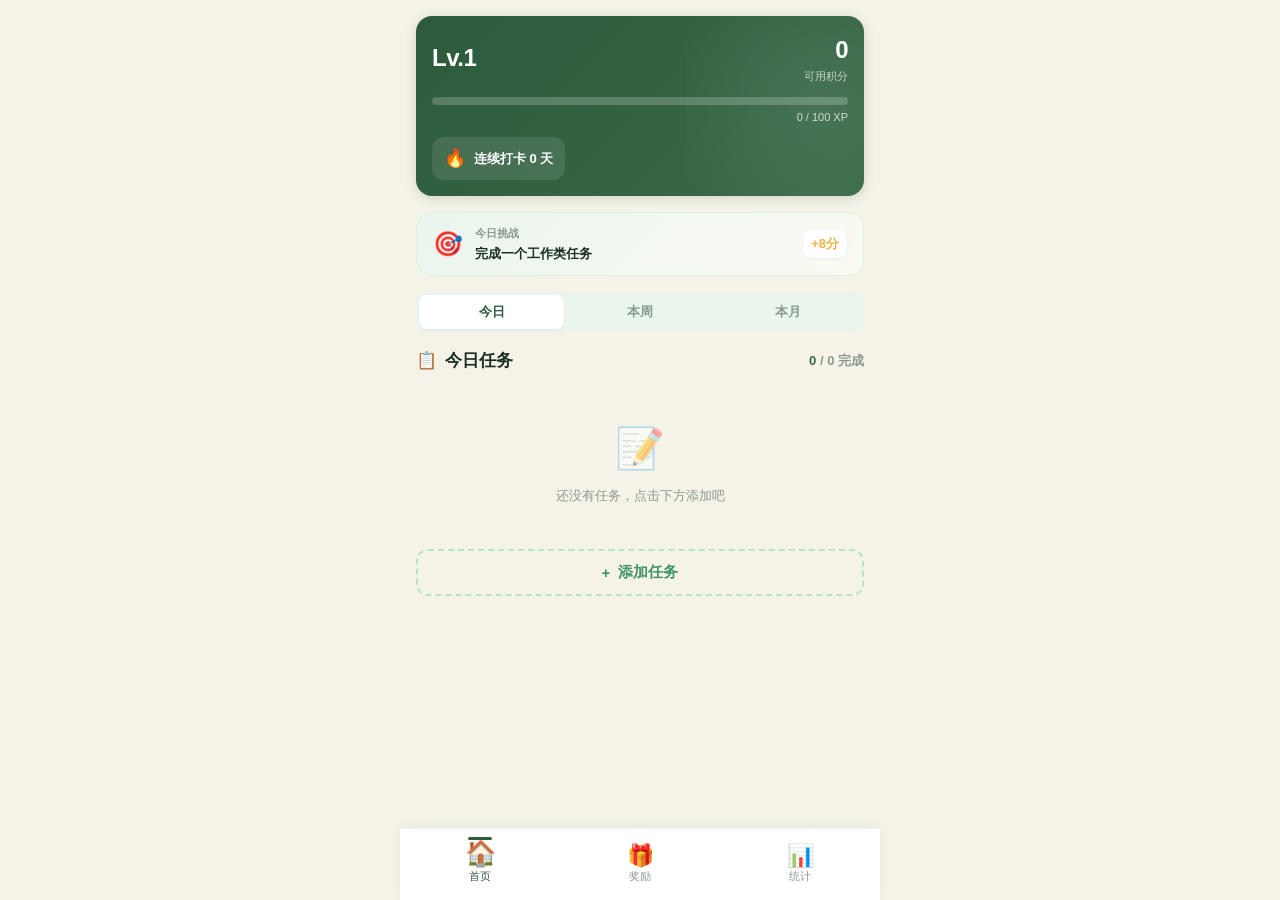
==== index.html @ 1c92cb3b "鲸鱼工作台初始版本" ====
<!DOCTYPE html>
<html lang="zh-CN">
<head>
  <meta charset="UTF-8">
  <meta name="viewport" content="width=device-width, initial-scale=1.0, maximum-scale=1.0, user-scalable=no, viewport-fit=cover">
  <meta name="theme-color" content="#2d5a3d">
  <meta name="apple-mobile-web-app-capable" content="yes">
  <meta name="apple-mobile-web-app-status-bar-style" content="default">
  <meta name="apple-mobile-web-app-title" content="鲸鱼工作台">
  <link rel="manifest" href="./manifest.json">
  <link rel="apple-touch-icon" href="data:image/svg+xml,%3Csvg xmlns='http://www.w3.org/2000/svg' viewBox='0 0 192 192'%3E%3Crect width='192' height='192' rx='40' fill='%232d5a3d'/%3E%3Ctext x='96' y='130' font-size='100' text-anchor='middle' fill='white'%3E🐳%3C/text%3E%3C/svg%3E">
  <title>鲸鱼工作台</title>
  <link rel="stylesheet" href="./style.css">
</head>
<body>
  <div id="app">
    <!-- 首页 -->
    <div class="page active" id="page-home">
      <!-- 等级条 -->
      <div class="level-bar" id="level-bar">
        <div class="level-row">
          <div class="level-badge">
            <span class="level-num" id="level-num">Lv.1</span>
          </div>
          <div class="points-display">
            <div class="points-num" id="points-num">0</div>
            <div class="points-label">可用积分</div>
          </div>
        </div>
        <div class="xp-bar-wrap">
          <div class="xp-bar-fill" id="xp-bar-fill" style="width: 0%"></div>
        </div>
        <div class="xp-text" id="xp-text">0 / 100 XP</div>
        <div class="streak-row" id="streak-row">
          <span class="streak-fire">🔥</span>
          <span class="streak-text" id="streak-text">连续打卡 0 天</span>
        </div>
      </div>

      <!-- 特殊日期横幅 -->
      <div class="special-day-banner hidden" id="special-banner"></div>

      <!-- 每日挑战 -->
      <div class="daily-challenge" id="daily-challenge">
        <span class="challenge-icon">🎯</span>
        <div class="challenge-text">
          <div class="challenge-title">今日挑战</div>
          <div class="challenge-desc" id="challenge-desc">加载中...</div>
        </div>
        <div class="challenge-reward" id="challenge-reward">+0</div>
      </div>

      <!-- 任务切换 Tab -->
      <div class="tab-switch">
        <button class="active" data-period="daily">今日</button>
        <button data-period="weekly">本周</button>
        <button data-period="monthly">本月</button>
      </div>

      <!-- 任务列表 -->
      <div class="task-section">
        <div class="task-list-header">
          <div class="task-list-title">
            <span id="task-list-icon">📋</span>
            <span id="task-list-title">今日任务</span>
          </div>
          <div class="completion-rate" id="completion-rate">
            <span class="rate-num">0</span> / 0 完成
          </div>
        </div>
        <div id="task-list"></div>
        <button class="add-btn" id="add-task-btn">
          <span>+</span>
          <span>添加任务</span>
        </button>
      </div>
    </div>

    <!-- 奖励抽奖页 -->
    <div class="page" id="page-rewards">
      <!-- 积分显示 -->
      <div class="level-bar">
        <div class="level-row">
          <div class="level-badge">
            <span class="level-num" id="rewards-level">Lv.1</span>
          </div>
          <div class="points-display">
            <div class="points-num" id="rewards-points">0</div>
            <div class="points-label">可用积分</div>
          </div>
        </div>
      </div>

      <!-- 抽奖 -->
      <div class="lottery-section mt-4" id="lottery-section">
        <div class="lottery-title">🎰 积分抽奖</div>
        <div class="lottery-count" id="lottery-count">剩余抽奖机会：0 次</div>
        <button class="lottery-btn" id="lottery-btn">抽奖</button>
        <div class="lottery-result" id="lottery-result"></div>
      </div>

      <!-- 奖励清单 -->
      <div class="task-list-header mt-4">
        <div class="task-list-title">🎁 奖励清单</div>
      </div>
      <div id="reward-list"></div>
      <button class="add-btn" id="add-reward-btn">
        <span>+</span>
        <span>添加奖励</span>
      </button>

      <!-- 道具栏 -->
      <div class="task-list-header mt-4">
        <div class="task-list-title">🎒 我的道具</div>
      </div>
      <div class="inventory-grid" id="inventory-grid"></div>

      <!-- 兑换记录 -->
      <div class="task-list-header mt-4">
        <div class="task-list-title">📝 兑换记录</div>
      </div>
      <div id="exchange-list"></div>
    </div>

    <!-- 统计页 -->
    <div class="page" id="page-stats">
      <!-- 完成率统计 -->
      <div class="stat-card">
        <div class="stat-title">📊 完成率</div>
        <div class="stat-grid">
          <div class="stat-item">
            <div class="stat-value" id="stat-daily-rate">0%</div>
            <div class="stat-label">今日</div>
          </div>
          <div class="stat-item">
            <div class="stat-value" id="stat-weekly-rate">0%</div>
            <div class="stat-label">本周</div>
          </div>
          <div class="stat-item">
            <div class="stat-value" id="stat-monthly-rate">0%</div>
            <div class="stat-label">本月</div>
          </div>
        </div>
      </div>

      <!-- 积分趋势 -->
      <div class="stat-card">
        <div class="stat-title">📈 积分趋势（近7天）</div>
        <div class="chart-container">
          <canvas id="chart-points"></canvas>
        </div>
      </div>

      <!-- 分类分布 -->
      <div class="stat-card">
        <div class="stat-title">🏷️ 分类分布</div>
        <div class="chart-container">
          <canvas id="chart-categories"></canvas>
        </div>
        <div id="category-legend"></div>
      </div>

      <!-- 徽章墙 -->
      <div class="stat-card">
        <div class="stat-title">🏆 成就徽章</div>
        <div class="badge-grid" id="badge-grid"></div>
      </div>
    </div>

    <!-- 底部导航 -->
    <nav class="bottom-nav">
      <button class="nav-item active" data-page="home">
        <span class="nav-icon">🏠</span>
        <span class="nav-label">首页</span>
      </button>
      <button class="nav-item" data-page="rewards">
        <span class="nav-icon">🎁</span>
        <span class="nav-label">奖励</span>
      </button>
      <button class="nav-item" data-page="stats">
        <span class="nav-icon">📊</span>
        <span class="nav-label">统计</span>
      </button>
    </nav>
  </div>

  <!-- 任务编辑弹窗 -->
  <div class="modal-overlay" id="task-modal">
    <div class="modal">
      <div class="modal-title" id="task-modal-title">添加任务</div>
      <div class="form-group">
        <label class="form-label">任务名称</label>
        <input type="text" class="form-input" id="task-name-input" placeholder="输入任务名称" maxlength="50">
      </div>
      <div class="form-group">
        <label class="form-label">积分值</label>
        <input type="number" class="form-input" id="task-points-input" placeholder="设置完成可获得的积分" min="1" max="999">
      </div>
      <div class="form-group">
        <label class="form-label">周期</label>
        <select class="form-select" id="task-period-select">
          <option value="daily">每日</option>
          <option value="weekly">每周</option>
          <option value="monthly">每月</option>
        </select>
      </div>
      <div class="form-group">
        <label class="form-label">分类标签</label>
        <div class="tag-options" id="tag-options">
          <button class="tag-option active" data-tag="学习">学习</button>
          <button class="tag-option" data-tag="健身">健身</button>
          <button class="tag-option" data-tag="工作">工作</button>
          <button class="tag-option" data-tag="生活">生活</button>
          <button class="tag-option" data-tag="其他">其他</button>
        </div>
      </div>
      <div style="display: flex; gap: 12px; margin-top: 20px;">
        <button class="btn btn-ghost" style="flex: 1;" id="task-cancel-btn">取消</button>
        <button class="btn btn-primary" style="flex: 1;" id="task-save-btn">保存</button>
      </div>
    </div>
  </div>

  <!-- 进度选择弹窗 -->
  <div class="modal-overlay" id="progress-modal">
    <div class="modal">
      <div class="modal-title">完成进度</div>
      <p style="text-align: center; color: var(--text-secondary); font-size: var(--fs-sm); margin-bottom: 16px;" id="progress-task-name">任务名称</p>
      <div class="progress-options">
        <button class="progress-option" data-progress="30">30%</button>
        <button class="progress-option" data-progress="50">50%</button>
        <button class="progress-option" data-progress="80">80%</button>
        <button class="progress-option" data-progress="100">100%</button>
      </div>
      <div style="text-align: center; margin-top: 16px; color: var(--gold); font-weight: 700; font-size: var(--fs-md);" id="progress-points-preview">可得 0 分</div>
      <button class="btn btn-ghost btn-block mt-4" id="progress-cancel-btn">取消</button>
    </div>
  </div>

  <!-- 奖励编辑弹窗 -->
  <div class="modal-overlay" id="reward-modal">
    <div class="modal">
      <div class="modal-title" id="reward-modal-title">添加奖励</div>
      <div class="form-group">
        <label class="form-label">奖励名称</label>
        <input type="text" class="form-input" id="reward-name-input" placeholder="如：一杯奶茶" maxlength="50">
      </div>
      <div class="form-group">
        <label class="form-label">所需积分</label>
        <input type="number" class="form-input" id="reward-cost-input" placeholder="兑换所需积分" min="1" max="99999">
      </div>
      <div class="form-group">
        <label class="form-label">图标</label>
        <div class="tag-options" id="reward-icon-options">
          <button class="tag-option active" data-icon="🧋">🧋</button>
          <button class="tag-option" data-icon="🎬">🎬</button>
          <button class="tag-option" data-icon="🍔">🍔</button>
          <button class="tag-option" data-icon="🛍️">🛍️</button>
          <button class="tag-option" data-icon="🎮">🎮</button>
          <button class="tag-option" data-icon="✈️">✈️</button>
          <button class="tag-option" data-icon="💤">💤</button>
          <button class="tag-option" data-icon="🎁">🎁</button>
        </div>
      </div>
      <div style="display: flex; gap: 12px; margin-top: 20px;">
        <button class="btn btn-ghost" style="flex: 1;" id="reward-cancel-btn">取消</button>
        <button class="btn btn-primary" style="flex: 1;" id="reward-save-btn">保存</button>
      </div>
    </div>
  </div>

  <!-- 升级弹窗 -->
  <div class="levelup-overlay" id="levelup-overlay">
    <div class="levelup-card">
      <div class="levelup-content">
        <div class="levelup-icon">🎉</div>
        <div class="levelup-title" id="levelup-title">升级！</div>
        <div class="levelup-subtitle" id="levelup-subtitle">恭喜达成新等级</div>
        <div class="levelup-reward" id="levelup-reward"></div>
        <button class="levelup-skip" id="levelup-skip-btn">跳过</button>
      </div>
    </div>
  </div>

  <!-- 徽章解锁弹窗 -->
  <div class="badge-unlock-overlay" id="badge-unlock-overlay">
    <div class="badge-unlock-card">
      <div class="badge-unlock-label">🏅 成就解锁</div>
      <div class="badge-unlock-icon" id="badge-unlock-icon">🏆</div>
      <div class="badge-unlock-name" id="badge-unlock-name">徽章名称</div>
      <button class="badge-unlock-close" id="badge-unlock-close-btn">收下</button>
    </div>
  </div>

  <!-- 确认弹窗 -->
  <div class="confirm-overlay" id="confirm-overlay">
    <div class="confirm-card">
      <div class="confirm-text" id="confirm-text">确认操作？</div>
      <div class="confirm-actions">
        <button class="confirm-no" id="confirm-no-btn">取消</button>
        <button class="confirm-yes" id="confirm-yes-btn">确认</button>
      </div>
    </div>
  </div>

  <!-- Toast -->
  <div class="toast" id="toast"></div>

  <script src="./lunar.js"></script>
  <script src="./app.js"></script>
</body>
</html>
---- style.css ----
/* ============================================
   鲸鱼工作台 - 核心样式系统
   森林绿 + 米白 | 简约微微可爱 | 丰富微动效
   ============================================ */

/* === 设计变量 === */
:root {
  /* 主色系 - 森林绿 */
  --green-900: #1a3a28;
  --green-800: #1b4332;
  --green-700: #2d5a3d;
  --green-600: #3a6b4a;
  --green-500: #40916c;
  --green-400: #52b788;
  --green-300: #74c69d;
  --green-200: #b7e4c7;
  --green-100: #d8f3dc;
  --green-50: #eaf5ed;

  /* 背景与中性色 */
  --bg: #f5f3e8;
  --bg-card: #ffffff;
  --bg-card-alt: #fbfaf3;
  --bg-overlay: rgba(0, 0, 0, 0.4);

  /* 文字 */
  --text-primary: #1a2e22;
  --text-secondary: #4a5d52;
  --text-tertiary: #8a9a90;
  --text-on-green: #ffffff;
  --text-on-green-soft: #eaf5ed;

  /* 功能色 */
  --gold: #e9b44c;
  --gold-light: #f4d77e;
  --orange: #e07a5f;
  --red: #c84b31;
  --blue: #4a8eb5;

  /* 阴影 */
  --shadow-sm: 0 1px 3px rgba(45, 90, 61, 0.08);
  --shadow-md: 0 2px 8px rgba(45, 90, 61, 0.1);
  --shadow-lg: 0 4px 16px rgba(45, 90, 61, 0.12);
  --shadow-xl: 0 8px 32px rgba(45, 90, 61, 0.16);
  --shadow-green: 0 2px 12px rgba(45, 90, 61, 0.2);

  /* 圆角 */
  --r-sm: 8px;
  --r-md: 12px;
  --r-lg: 16px;
  --r-xl: 20px;
  --r-full: 9999px;

  /* 间距 */
  --sp-1: 4px;
  --sp-2: 8px;
  --sp-3: 12px;
  --sp-4: 16px;
  --sp-5: 20px;
  --sp-6: 24px;
  --sp-8: 32px;

  /* 字号 */
  --fs-xs: 11px;
  --fs-sm: 13px;
  --fs-base: 15px;
  --fs-md: 17px;
  --fs-lg: 20px;
  --fs-xl: 24px;
  --fs-2xl: 30px;
  --fs-3xl: 36px;

  /* 过渡 */
  --t-fast: 0.15s cubic-bezier(0.4, 0, 0.2, 1);
  --t-base: 0.25s cubic-bezier(0.4, 0, 0.2, 1);
  --t-slow: 0.4s cubic-bezier(0.4, 0, 0.2, 1);
  --t-bounce: 0.5s cubic-bezier(0.34, 1.56, 0.64, 1);

  /* 安全区 */
  --safe-top: env(safe-area-inset-top, 0px);
  --safe-bottom: env(safe-area-inset-bottom, 0px);
}

/* === Reset === */
* {
  margin: 0;
  padding: 0;
  box-sizing: border-box;
  -webkit-tap-highlight-color: transparent;
}

html {
  -webkit-text-size-adjust: 100%;
  text-size-adjust: 100%;
}

body {
  font-family: -apple-system, BlinkMacSystemFont, "Segoe UI", "PingFang SC",
    "Hiragino Sans GB", "Microsoft YaHei", "Helvetica Neue", Helvetica, Arial,
    sans-serif;
  font-size: var(--fs-base);
  color: var(--text-primary);
  background: var(--bg);
  line-height: 1.5;
  overflow-x: hidden;
  min-height: 100vh;
  -webkit-font-smoothing: antialiased;
  -moz-osx-font-smoothing: grayscale;
}

button {
  font-family: inherit;
  font-size: inherit;
  border: none;
  background: none;
  cursor: pointer;
  color: inherit;
}

input, textarea, select {
  font-family: inherit;
  font-size: inherit;
  color: inherit;
}

ul, ol { list-style: none; }

/* === 滚动条 === */
::-webkit-scrollbar { width: 0; height: 0; }

/* === App 容器 === */
#app {
  max-width: 480px;
  margin: 0 auto;
  min-height: 100vh;
  padding-bottom: calc(72px + var(--safe-bottom));
  position: relative;
}

/* === 页面 === */
.page {
  display: none;
  padding: calc(var(--sp-4) + var(--safe-top)) var(--sp-4) var(--sp-6);
  animation: pageIn var(--t-base);
}
.page.active { display: block; }

@keyframes pageIn {
  from { opacity: 0; transform: translateY(8px); }
  to { opacity: 1; transform: translateY(0); }
}

/* === 底部导航 === */
.bottom-nav {
  position: fixed;
  bottom: 0;
  left: 50%;
  transform: translateX(-50%);
  width: 100%;
  max-width: 480px;
  background: var(--bg-card);
  border-top: 1px solid var(--green-50);
  display: flex;
  align-items: center;
  justify-content: space-around;
  padding: var(--sp-2) 0 calc(var(--sp-2) + var(--safe-bottom));
  z-index: 100;
  box-shadow: 0 -2px 12px rgba(45, 90, 61, 0.06);
}

.nav-item {
  flex: 1;
  display: flex;
  flex-direction: column;
  align-items: center;
  gap: 2px;
  padding: var(--sp-2) 0;
  color: var(--text-tertiary);
  transition: color var(--t-fast);
  position: relative;
}

.nav-item.active {
  color: var(--green-700);
}

.nav-item.active::before {
  content: "";
  position: absolute;
  top: 0;
  width: 24px;
  height: 3px;
  background: var(--green-700);
  border-radius: var(--r-full);
  animation: navIndicator var(--t-bounce);
}

@keyframes navIndicator {
  from { transform: scaleX(0); }
  to { transform: scaleX(1); }
}

.nav-icon {
  font-size: 22px;
  line-height: 1;
  transition: transform var(--t-bounce);
}

.nav-item.active .nav-icon {
  transform: scale(1.15) translateY(-2px);
}

.nav-label {
  font-size: var(--fs-xs);
  font-weight: 500;
}

/* === 卡片 === */
.card {
  background: var(--bg-card);
  border-radius: var(--r-lg);
  padding: var(--sp-4);
  box-shadow: var(--shadow-sm);
  transition: box-shadow var(--t-base), transform var(--t-base);
}

.card:active {
  transform: scale(0.98);
}

.card + .card {
  margin-top: var(--sp-3);
}

/* === 按钮 === */
.btn {
  display: inline-flex;
  align-items: center;
  justify-content: center;
  gap: var(--sp-2);
  padding: var(--sp-3) var(--sp-5);
  border-radius: var(--r-md);
  font-size: var(--fs-base);
  font-weight: 600;
  transition: all var(--t-fast);
  white-space: nowrap;
  user-select: none;
}

.btn:active {
  transform: scale(0.95);
}

.btn-primary {
  background: var(--green-700);
  color: var(--text-on-green);
  box-shadow: var(--shadow-green);
}

.btn-primary:active {
  background: var(--green-800);
}

.btn-secondary {
  background: var(--green-50);
  color: var(--green-700);
}

.btn-ghost {
  background: transparent;
  color: var(--text-secondary);
}

.btn-danger {
  background: rgba(200, 75, 49, 0.1);
  color: var(--red);
}

.btn-gold {
  background: linear-gradient(135deg, var(--gold), var(--gold-light));
  color: var(--green-900);
  box-shadow: 0 2px 12px rgba(233, 180, 76, 0.4);
}

.btn-block {
  width: 100%;
}

.btn-sm {
  padding: var(--sp-2) var(--sp-3);
  font-size: var(--fs-sm);
}

.btn-icon {
  width: 36px;
  height: 36px;
  padding: 0;
  border-radius: var(--r-md);
  display: flex;
  align-items: center;
  justify-content: center;
}

/* === 等级条 === */
.level-bar {
  background: linear-gradient(135deg, var(--green-700), var(--green-600));
  border-radius: var(--r-lg);
  padding: var(--sp-4);
  color: var(--text-on-green);
  box-shadow: var(--shadow-green);
  position: relative;
  overflow: hidden;
}

.level-bar::after {
  content: "";
  position: absolute;
  top: -50%;
  right: -20%;
  width: 60%;
  height: 200%;
  background: radial-gradient(circle, rgba(255,255,255,0.08) 0%, transparent 70%);
  pointer-events: none;
}

.level-row {
  display: flex;
  align-items: center;
  justify-content: space-between;
  margin-bottom: var(--sp-3);
}

.level-badge {
  display: flex;
  align-items: center;
  gap: var(--sp-2);
}

.level-num {
  font-size: var(--fs-xl);
  font-weight: 800;
  letter-spacing: -0.5px;
}

.level-label {
  font-size: var(--fs-sm);
  opacity: 0.85;
}

.points-display {
  text-align: right;
}

.points-num {
  font-size: var(--fs-xl);
  font-weight: 800;
  letter-spacing: -0.5px;
  transition: transform var(--t-bounce);
}

.points-num.bump {
  animation: bump 0.5s cubic-bezier(0.34, 1.56, 0.64, 1);
}

@keyframes bump {
  0% { transform: scale(1); }
  50% { transform: scale(1.3); color: var(--gold-light); }
  100% { transform: scale(1); }
}

.points-label {
  font-size: var(--fs-xs);
  opacity: 0.7;
}

/* 经验进度条 */
.xp-bar-wrap {
  background: rgba(255, 255, 255, 0.2);
  border-radius: var(--r-full);
  height: 8px;
  overflow: hidden;
  position: relative;
}

.xp-bar-fill {
  height: 100%;
  background: linear-gradient(90deg, var(--gold), var(--gold-light));
  border-radius: var(--r-full);
  transition: width 0.6s cubic-bezier(0.4, 0, 0.2, 1);
  position: relative;
}

.xp-bar-fill::after {
  content: "";
  position: absolute;
  top: 0;
  left: 0;
  right: 0;
  bottom: 0;
  background: linear-gradient(90deg, transparent, rgba(255,255,255,0.4), transparent);
  animation: shimmer 2s infinite;
}

@keyframes shimmer {
  0% { transform: translateX(-100%); }
  100% { transform: translateX(100%); }
}

.xp-text {
  font-size: var(--fs-xs);
  opacity: 0.75;
  margin-top: var(--sp-1);
  text-align: right;
}

/* === 连续打卡 === */
.streak-row {
  display: flex;
  align-items: center;
  gap: var(--sp-2);
  margin-top: var(--sp-3);
  padding: var(--sp-2) var(--sp-3);
  background: rgba(255, 255, 255, 0.1);
  border-radius: var(--r-md);
  width: fit-content;
}

.streak-fire {
  font-size: 18px;
  animation: flame 1.5s ease-in-out infinite alternate;
}

@keyframes flame {
  from { transform: scale(1) rotate(-3deg); }
  to { transform: scale(1.1) rotate(3deg); }
}

.streak-text {
  font-size: var(--fs-sm);
  font-weight: 600;
}

/* === Tab 切换 === */
.tab-switch {
  display: flex;
  background: var(--green-50);
  border-radius: var(--r-md);
  padding: 3px;
  margin: var(--sp-4) 0;
  gap: 3px;
}

.tab-switch button {
  flex: 1;
  padding: var(--sp-2) var(--sp-3);
  border-radius: var(--r-sm);
  font-size: var(--fs-sm);
  font-weight: 600;
  color: var(--text-tertiary);
  transition: all var(--t-fast);
}

.tab-switch button.active {
  background: var(--bg-card);
  color: var(--green-700);
  box-shadow: var(--shadow-sm);
  animation: tabSlide var(--t-bounce);
}

@keyframes tabSlide {
  from { transform: scale(0.95); opacity: 0.6; }
  to { transform: scale(1); opacity: 1; }
}

/* === 任务列表 === */
.task-list-header {
  display: flex;
  align-items: center;
  justify-content: space-between;
  margin-bottom: var(--sp-3);
}

.task-list-title {
  font-size: var(--fs-md);
  font-weight: 700;
  color: var(--text-primary);
  display: flex;
  align-items: center;
  gap: var(--sp-2);
}

.completion-rate {
  font-size: var(--fs-sm);
  color: var(--text-tertiary);
  font-weight: 600;
}

.completion-rate .rate-num {
  color: var(--green-600);
  font-weight: 700;
}

.task-item {
  display: flex;
  align-items: center;
  gap: var(--sp-3);
  padding: var(--sp-3) var(--sp-4);
  background: var(--bg-card);
  border-radius: var(--r-md);
  box-shadow: var(--shadow-sm);
  transition: all var(--t-base);
  position: relative;
  overflow: hidden;
}

.task-item + .task-item {
  margin-top: var(--sp-2);
}

.task-item:active {
  transform: scale(0.98);
}

.task-item.completed {
  opacity: 0.55;
}

.task-item.completed .task-name {
  text-decoration: line-through;
  text-decoration-color: var(--green-500);
  text-decoration-thickness: 2px;
}

.task-item.partial .task-name {
  color: var(--text-secondary);
}

/* 完成度指示器 */
.task-progress-bar {
  position: absolute;
  bottom: 0;
  left: 0;
  height: 3px;
  background: linear-gradient(90deg, var(--green-400), var(--green-500));
  border-radius: 0 var(--r-full) var(--r-full) 0;
  transition: width var(--t-slow);
}

/* 勾选圆圈 */
.task-check {
  width: 26px;
  height: 26px;
  min-width: 26px;
  border-radius: var(--r-full);
  border: 2.5px solid var(--green-300);
  display: flex;
  align-items: center;
  justify-content: center;
  transition: all var(--t-bounce);
  position: relative;
}

.task-check:active {
  transform: scale(0.85);
}

.task-item.completed .task-check {
  background: var(--green-600);
  border-color: var(--green-600);
}

.task-item.partial .task-check {
  border-color: var(--green-500);
  background: var(--green-100);
}

.task-check svg {
  width: 16px;
  height: 16px;
  color: white;
  opacity: 0;
  transform: scale(0.5);
  transition: all var(--t-bounce);
}

.task-item.completed .task-check svg {
  opacity: 1;
  transform: scale(1);
}

.task-content {
  flex: 1;
  min-width: 0;
}

.task-name {
  font-size: var(--fs-base);
  font-weight: 600;
  color: var(--text-primary);
  transition: all var(--t-base);
  white-space: nowrap;
  overflow: hidden;
  text-overflow: ellipsis;
}

.task-meta {
  display: flex;
  align-items: center;
  gap: var(--sp-2);
  margin-top: 2px;
}

.task-tag {
  font-size: var(--fs-xs);
  padding: 1px 6px;
  border-radius: var(--r-sm);
  background: var(--green-50);
  color: var(--green-600);
  font-weight: 500;
}

.task-points {
  font-size: var(--fs-sm);
  font-weight: 700;
  color: var(--gold);
  white-space: nowrap;
}

.task-points.earned {
  color: var(--green-500);
}

/* === 每日挑战 === */
.daily-challenge {
  background: linear-gradient(135deg, var(--green-50), var(--bg-card-alt));
  border: 1.5px solid var(--green-100);
  border-radius: var(--r-lg);
  padding: var(--sp-3) var(--sp-4);
  display: flex;
  align-items: center;
  gap: var(--sp-3);
  margin: var(--sp-4) 0;
  transition: all var(--t-base);
}

.daily-challenge.done {
  background: linear-gradient(135deg, var(--green-100), var(--green-50));
  border-color: var(--green-300);
}

.challenge-icon {
  font-size: 24px;
  animation: wiggle 2s ease-in-out infinite;
}

@keyframes wiggle {
  0%, 100% { transform: rotate(0); }
  25% { transform: rotate(-8deg); }
  75% { transform: rotate(8deg); }
}

.challenge-text {
  flex: 1;
}

.challenge-title {
  font-size: var(--fs-xs);
  color: var(--text-tertiary);
  font-weight: 600;
}

.challenge-desc {
  font-size: var(--fs-sm);
  color: var(--text-primary);
  font-weight: 600;
  margin-top: 2px;
}

.challenge-reward {
  font-size: var(--fs-sm);
  font-weight: 700;
  color: var(--gold);
  background: var(--bg-card);
  padding: var(--sp-1) var(--sp-2);
  border-radius: var(--r-sm);
  box-shadow: var(--shadow-sm);
}

.daily-challenge.done .challenge-reward {
  color: var(--green-600);
  background: var(--bg-card);
}

.daily-challenge.done .challenge-desc {
  text-decoration: line-through;
  text-decoration-color: var(--green-400);
}

/* === 添加按钮 === */
.add-btn {
  display: flex;
  align-items: center;
  justify-content: center;
  gap: var(--sp-2);
  width: 100%;
  padding: var(--sp-3);
  border: 2px dashed var(--green-200);
  border-radius: var(--r-md);
  color: var(--green-500);
  font-size: var(--fs-base);
  font-weight: 600;
  transition: all var(--t-fast);
  background: transparent;
  margin-top: var(--sp-3);
}

.add-btn:active {
  background: var(--green-50);
  border-color: var(--green-400);
  transform: scale(0.98);
}

/* === 弹窗/模态框 === */
.modal-overlay {
  position: fixed;
  inset: 0;
  background: var(--bg-overlay);
  z-index: 200;
  display: flex;
  align-items: flex-end;
  justify-content: center;
  opacity: 0;
  pointer-events: none;
  transition: opacity var(--t-base);
}

.modal-overlay.show {
  opacity: 1;
  pointer-events: auto;
}

.modal {
  background: var(--bg-card);
  width: 100%;
  max-width: 480px;
  border-radius: var(--r-xl) var(--r-xl) 0 0;
  padding: var(--sp-5) var(--sp-4) calc(var(--sp-6) + var(--safe-bottom));
  transform: translateY(100%);
  transition: transform var(--t-slow);
  max-height: 85vh;
  overflow-y: auto;
}

.modal-overlay.show .modal {
  transform: translateY(0);
}

.modal-title {
  font-size: var(--fs-lg);
  font-weight: 700;
  margin-bottom: var(--sp-4);
  text-align: center;
}

/* === 表单 === */
.form-group {
  margin-bottom: var(--sp-4);
}

.form-label {
  display: block;
  font-size: var(--fs-sm);
  font-weight: 600;
  color: var(--text-secondary);
  margin-bottom: var(--sp-2);
}

.form-input {
  width: 100%;
  padding: var(--sp-3) var(--sp-4);
  border: 2px solid var(--green-100);
  border-radius: var(--r-md);
  font-size: var(--fs-base);
  background: var(--bg-card-alt);
  transition: all var(--t-fast);
  color: var(--text-primary);
}

.form-input:focus {
  outline: none;
  border-color: var(--green-500);
  background: var(--bg-card);
  box-shadow: 0 0 0 4px var(--green-50);
}

.form-select {
  width: 100%;
  padding: var(--sp-3) var(--sp-4);
  border: 2px solid var(--green-100);
  border-radius: var(--r-md);
  font-size: var(--fs-base);
  background: var(--bg-card-alt);
  appearance: none;
  background-image: url("data:image/svg+xml,%3Csvg xmlns='http://www.w3.org/2000/svg' viewBox='0 0 12 12'%3E%3Cpath d='M2 4l4 4 4-4' stroke='%2352786a' stroke-width='1.5' fill='none'/%3E%3C/svg%3E");
  background-repeat: no-repeat;
  background-position: right 16px center;
  background-size: 12px;
  padding-right: 40px;
  color: var(--text-primary);
}

.form-select:focus {
  outline: none;
  border-color: var(--green-500);
  background-color: var(--bg-card);
}

.tag-options {
  display: flex;
  flex-wrap: wrap;
  gap: var(--sp-2);
}

.tag-option {
  padding: var(--sp-2) var(--sp-3);
  border-radius: var(--r-full);
  border: 2px solid var(--green-100);
  font-size: var(--fs-sm);
  font-weight: 600;
  color: var(--text-secondary);
  transition: all var(--t-fast);
}

.tag-option.active {
  background: var(--green-50);
  border-color: var(--green-500);
  color: var(--green-700);
}

/* === 进度选择弹窗 === */
.progress-options {
  display: flex;
  gap: var(--sp-2);
  margin-top: var(--sp-2);
}

.progress-option {
  flex: 1;
  padding: var(--sp-3) 0;
  border-radius: var(--r-md);
  border: 2px solid var(--green-100);
  font-size: var(--fs-sm);
  font-weight: 700;
  color: var(--text-secondary);
  text-align: center;
  transition: all var(--t-fast);
}

.progress-option:active {
  transform: scale(0.95);
}

.progress-option.active {
  background: var(--green-50);
  border-color: var(--green-500);
  color: var(--green-700);
}

/* === 奖励列表 === */
.reward-item {
  display: flex;
  align-items: center;
  gap: var(--sp-3);
  padding: var(--sp-3) var(--sp-4);
  background: var(--bg-card);
  border-radius: var(--r-md);
  box-shadow: var(--shadow-sm);
  transition: all var(--t-base);
}

.reward-item + .reward-item {
  margin-top: var(--sp-2);
}

.reward-item:active {
  transform: scale(0.98);
}

.reward-icon {
  font-size: 28px;
  width: 44px;
  height: 44px;
  display: flex;
  align-items: center;
  justify-content: center;
  background: var(--green-50);
  border-radius: var(--r-md);
  flex-shrink: 0;
}

.reward-content {
  flex: 1;
  min-width: 0;
}

.reward-name {
  font-size: var(--fs-base);
  font-weight: 600;
  color: var(--text-primary);
}

.reward-cost {
  font-size: var(--fs-sm);
  color: var(--gold);
  font-weight: 700;
  margin-top: 2px;
}

.reward-actions {
  display: flex;
  gap: var(--sp-2);
}

/* === 抽奖区域 === */
.lottery-section {
  background: linear-gradient(135deg, var(--green-700), var(--green-600));
  border-radius: var(--r-lg);
  padding: var(--sp-5);
  text-align: center;
  color: var(--text-on-green);
  box-shadow: var(--shadow-green);
  position: relative;
  overflow: hidden;
}

.lottery-section::before {
  content: "";
  position: absolute;
  top: -30%;
  left: -10%;
  width: 120%;
  height: 160%;
  background: radial-gradient(ellipse at center, rgba(233, 180, 76, 0.15) 0%, transparent 60%);
  pointer-events: none;
}

.lottery-title {
  font-size: var(--fs-lg);
  font-weight: 700;
  margin-bottom: var(--sp-1);
}

.lottery-count {
  font-size: var(--fs-sm);
  opacity: 0.85;
  margin-bottom: var(--sp-4);
}

.lottery-btn {
  background: linear-gradient(135deg, var(--gold), var(--gold-light));
  color: var(--green-900);
  font-size: var(--fs-md);
  font-weight: 800;
  padding: var(--sp-3) var(--sp-8);
  border-radius: var(--r-full);
  box-shadow: 0 4px 16px rgba(233, 180, 76, 0.5);
  transition: all var(--t-bounce);
  position: relative;
  z-index: 1;
}

.lottery-btn:active {
  transform: scale(0.92);
}

.lottery-btn:disabled {
  opacity: 0.5;
  filter: grayscale(0.3);
}

.lottery-btn.spinning {
  animation: lotterySpin 0.1s linear infinite;
}

@keyframes lotterySpin {
  to { transform: rotate(360deg); }
}

.lottery-result {
  margin-top: var(--sp-3);
  font-size: var(--fs-lg);
  font-weight: 800;
  color: var(--gold-light);
  min-height: 28px;
  animation: resultPop var(--t-bounce);
}

@keyframes resultPop {
  0% { transform: scale(0) rotate(-10deg); }
  60% { transform: scale(1.2) rotate(5deg); }
  100% { transform: scale(1) rotate(0); }
}

/* === 道具栏 === */
.inventory-grid {
  display: grid;
  grid-template-columns: repeat(2, 1fr);
  gap: var(--sp-3);
}

.inventory-item {
  background: var(--bg-card);
  border-radius: var(--r-md);
  padding: var(--sp-3);
  text-align: center;
  box-shadow: var(--shadow-sm);
  transition: all var(--t-base);
  position: relative;
}

.inventory-item:active {
  transform: scale(0.97);
}

.inventory-item.disabled {
  opacity: 0.5;
}

.inv-icon {
  font-size: 32px;
  margin-bottom: var(--sp-1);
}

.inv-name {
  font-size: var(--fs-sm);
  font-weight: 600;
  color: var(--text-primary);
}

.inv-count {
  font-size: var(--fs-xs);
  color: var(--text-tertiary);
  margin-top: 2px;
}

.inv-use-btn {
  margin-top: var(--sp-2);
  padding: var(--sp-1) var(--sp-3);
  border-radius: var(--r-sm);
  background: var(--green-50);
  color: var(--green-700);
  font-size: var(--fs-xs);
  font-weight: 700;
  transition: all var(--t-fast);
}

.inv-use-btn:active {
  transform: scale(0.92);
}

.inv-use-btn:disabled {
  opacity: 0.4;
}

/* === 统计页 === */
.stat-card {
  background: var(--bg-card);
  border-radius: var(--r-lg);
  padding: var(--sp-4);
  box-shadow: var(--shadow-sm);
}

.stat-card + .stat-card {
  margin-top: var(--sp-3);
}

.stat-title {
  font-size: var(--fs-base);
  font-weight: 700;
  color: var(--text-primary);
  margin-bottom: var(--sp-3);
  display: flex;
  align-items: center;
  gap: var(--sp-2);
}

.stat-grid {
  display: grid;
  grid-template-columns: repeat(3, 1fr);
  gap: var(--sp-3);
}

.stat-item {
  text-align: center;
}

.stat-value {
  font-size: var(--fs-xl);
  font-weight: 800;
  color: var(--green-700);
}

.stat-label {
  font-size: var(--fs-xs);
  color: var(--text-tertiary);
  margin-top: 2px;
}

/* 图表容器 */
.chart-container {
  width: 100%;
  height: 160px;
  margin-top: var(--sp-2);
}

/* === 徽章墙 === */
.badge-grid {
  display: grid;
  grid-template-columns: repeat(3, 1fr);
  gap: var(--sp-3);
}

.badge-item {
  text-align: center;
  padding: var(--sp-3);
  border-radius: var(--r-md);
  background: var(--bg-card-alt);
  transition: all var(--t-base);
}

.badge-item.unlocked {
  background: linear-gradient(135deg, var(--green-50), var(--bg-card));
  box-shadow: var(--shadow-sm);
}

.badge-item.locked {
  opacity: 0.4;
  filter: grayscale(1);
}

.badge-icon {
  font-size: 36px;
  margin-bottom: var(--sp-1);
}

.badge-item.unlocked .badge-icon {
  animation: badgeShine 3s ease-in-out infinite;
}

@keyframes badgeShine {
  0%, 100% { transform: scale(1); }
  50% { transform: scale(1.08); }
}

.badge-name {
  font-size: var(--fs-xs);
  font-weight: 600;
  color: var(--text-secondary);
  line-height: 1.3;
}

.badge-item.unlocked .badge-name {
  color: var(--green-700);
}

.badge-count {
  font-size: var(--fs-xs);
  color: var(--gold);
  font-weight: 700;
  margin-top: 2px;
}

/* === 升级弹窗 === */
.levelup-overlay {
  position: fixed;
  inset: 0;
  background: rgba(0, 0, 0, 0.6);
  z-index: 300;
  display: flex;
  align-items: center;
  justify-content: center;
  opacity: 0;
  pointer-events: none;
  transition: opacity var(--t-slow);
}

.levelup-overlay.show {
  opacity: 1;
  pointer-events: auto;
}

.levelup-card {
  background: linear-gradient(135deg, var(--green-700), var(--green-600));
  border-radius: var(--r-xl);
  padding: var(--sp-6) var(--sp-5);
  text-align: center;
  color: var(--text-on-green);
  max-width: 320px;
  width: 80%;
  transform: scale(0.5);
  transition: transform var(--t-bounce);
  position: relative;
  overflow: hidden;
}

.levelup-overlay.show .levelup-card {
  transform: scale(1);
}

.levelup-card::before {
  content: "";
  position: absolute;
  top: -50%;
  left: -50%;
  width: 200%;
  height: 200%;
  background: conic-gradient(from 0deg, transparent, rgba(233, 180, 76, 0.15), transparent, rgba(233, 180, 76, 0.15), transparent);
  animation: rotate 4s linear infinite;
}

@keyframes rotate {
  to { transform: rotate(360deg); }
}

.levelup-content {
  position: relative;
  z-index: 1;
}

.levelup-icon {
  font-size: 48px;
  margin-bottom: var(--sp-2);
  animation: levelupBounce 0.8s cubic-bezier(0.34, 1.56, 0.64, 1);
}

@keyframes levelupBounce {
  0% { transform: scale(0) rotate(-30deg); }
  60% { transform: scale(1.3) rotate(10deg); }
  100% { transform: scale(1) rotate(0); }
}

.levelup-title {
  font-size: var(--fs-2xl);
  font-weight: 800;
  margin-bottom: var(--sp-1);
}

.levelup-subtitle {
  font-size: var(--fs-base);
  opacity: 0.9;
  margin-bottom: var(--sp-4);
}

.levelup-reward {
  background: rgba(255, 255, 255, 0.15);
  border-radius: var(--r-md);
  padding: var(--sp-3);
  margin-bottom: var(--sp-4);
}

.levelup-reward-text {
  font-size: var(--fs-sm);
  margin-bottom: var(--sp-1);
}

.levelup-reward-text strong {
  color: var(--gold-light);
}

.levelup-skip {
  background: rgba(255, 255, 255, 0.15);
  color: var(--text-on-green);
  padding: var(--sp-2) var(--sp-6);
  border-radius: var(--r-full);
  font-size: var(--fs-sm);
  font-weight: 600;
  transition: all var(--t-fast);
}

.levelup-skip:active {
  background: rgba(255, 255, 255, 0.25);
  transform: scale(0.95);
}

/* === 徽章解锁弹窗 === */
.badge-unlock-overlay {
  position: fixed;
  inset: 0;
  background: rgba(0, 0, 0, 0.5);
  z-index: 280;
  display: flex;
  align-items: center;
  justify-content: center;
  opacity: 0;
  pointer-events: none;
  transition: opacity var(--t-slow);
}

.badge-unlock-overlay.show {
  opacity: 1;
  pointer-events: auto;
}

.badge-unlock-card {
  background: var(--bg-card);
  border-radius: var(--r-xl);
  padding: var(--sp-6) var(--sp-5);
  text-align: center;
  max-width: 300px;
  width: 80%;
  transform: scale(0.5) translateY(20px);
  transition: transform var(--t-bounce);
}

.badge-unlock-overlay.show .badge-unlock-card {
  transform: scale(1) translateY(0);
}

.badge-unlock-label {
  font-size: var(--fs-sm);
  color: var(--gold);
  font-weight: 700;
  margin-bottom: var(--sp-2);
}

.badge-unlock-icon {
  font-size: 56px;
  margin-bottom: var(--sp-2);
  animation: badgePop 0.8s cubic-bezier(0.34, 1.56, 0.64, 1);
}

@keyframes badgePop {
  0% { transform: scale(0) rotate(-45deg); }
  60% { transform: scale(1.2) rotate(10deg); }
  100% { transform: scale(1) rotate(0); }
}

.badge-unlock-name {
  font-size: var(--fs-lg);
  font-weight: 700;
  color: var(--text-primary);
  margin-bottom: var(--sp-3);
}

.badge-unlock-close {
  background: var(--green-700);
  color: var(--text-on-green);
  padding: var(--sp-2) var(--sp-6);
  border-radius: var(--r-full);
  font-size: var(--fs-sm);
  font-weight: 600;
}

/* === Toast 提示 === */
.toast {
  position: fixed;
  top: 50%;
  left: 50%;
  transform: translate(-50%, -50%) scale(0.8);
  background: rgba(26, 46, 34, 0.92);
  color: white;
  padding: var(--sp-3) var(--sp-5);
  border-radius: var(--r-md);
  font-size: var(--fs-sm);
  font-weight: 600;
  z-index: 400;
  opacity: 0;
  pointer-events: none;
  transition: all var(--t-bounce);
  max-width: 80%;
  text-align: center;
}

.toast.show {
  opacity: 1;
  transform: translate(-50%, -50%) scale(1);
}

/* === 积分飘字动画 === */
.float-points {
  position: fixed;
  font-size: var(--fs-xl);
  font-weight: 800;
  color: var(--gold);
  z-index: 350;
  pointer-events: none;
  animation: floatUp 1.2s cubic-bezier(0.4, 0, 0.2, 1) forwards;
  text-shadow: 0 2px 8px rgba(233, 180, 76, 0.4);
}

@keyframes floatUp {
  0% { opacity: 0; transform: translateY(0) scale(0.5); }
  20% { opacity: 1; transform: translateY(-10px) scale(1.2); }
  100% { opacity: 0; transform: translateY(-60px) scale(1); }
}

/* === 空状态 === */
.empty-state {
  text-align: center;
  padding: var(--sp-8) var(--sp-4);
  color: var(--text-tertiary);
}

.empty-state .empty-icon {
  font-size: 40px;
  margin-bottom: var(--sp-2);
  opacity: 0.5;
}

.empty-state .empty-text {
  font-size: var(--fs-sm);
}

/* === 工具类 === */
.hidden { display: none !important; }
.text-center { text-align: center; }
.text-gold { color: var(--gold); }
.text-green { color: var(--green-600); }
.flex-between { display: flex; align-items: center; justify-content: space-between; }
.mt-2 { margin-top: var(--sp-2); }
.mt-3 { margin-top: var(--sp-3); }
.mt-4 { margin-top: var(--sp-4); }
.mb-3 { margin-bottom: var(--sp-3); }
.mb-4 { margin-bottom: var(--sp-4); }

/* === 长按提示 === */
.task-item.long-press {
  background: var(--green-50);
  transform: scale(0.97);
}

/* === 编辑/删除快捷按钮 === */
.task-actions {
  display: flex;
  gap: var(--sp-1);
  opacity: 0;
  transition: opacity var(--t-fast);
  margin-left: var(--sp-2);
}

.task-item.show-actions .task-actions {
  opacity: 1;
}

.task-action-btn {
  width: 30px;
  height: 30px;
  border-radius: var(--r-sm);
  display: flex;
  align-items: center;
  justify-content: center;
  font-size: 16px;
  transition: all var(--t-fast);
}

.task-action-btn:active {
  transform: scale(0.85);
}

.task-action-btn.edit {
  background: var(--green-50);
  color: var(--green-600);
}

.task-action-btn.delete {
  background: rgba(200, 75, 49, 0.1);
  color: var(--red);
}

/* === 特殊日期标记 === */
.special-day-banner {
  background: linear-gradient(135deg, var(--gold-light), var(--gold));
  border-radius: var(--r-md);
  padding: var(--sp-2) var(--sp-3);
  text-align: center;
  font-size: var(--fs-sm);
  font-weight: 700;
  color: var(--green-900);
  margin-bottom: var(--sp-3);
  animation: bannerPulse 2s ease-in-out infinite;
}

@keyframes bannerPulse {
  0%, 100% { box-shadow: 0 2px 8px rgba(233, 180, 76, 0.3); }
  50% { box-shadow: 0 4px 20px rgba(233, 180, 76, 0.5); }
}

/* === 确认弹窗 === */
.confirm-overlay {
  position: fixed;
  inset: 0;
  background: var(--bg-overlay);
  z-index: 250;
  display: flex;
  align-items: center;
  justify-content: center;
  opacity: 0;
  pointer-events: none;
  transition: opacity var(--t-base);
}

.confirm-overlay.show {
  opacity: 1;
  pointer-events: auto;
}

.confirm-card {
  background: var(--bg-card);
  border-radius: var(--r-lg);
  padding: var(--sp-5);
  max-width: 300px;
  width: 80%;
  text-align: center;
  transform: scale(0.8);
  transition: transform var(--t-bounce);
}

.confirm-overlay.show .confirm-card {
  transform: scale(1);
}

.confirm-text {
  font-size: var(--fs-base);
  font-weight: 600;
  margin-bottom: var(--sp-4);
  color: var(--text-primary);
}

.confirm-actions {
  display: flex;
  gap: var(--sp-3);
}

.confirm-actions button {
  flex: 1;
  padding: var(--sp-2) var(--sp-4);
  border-radius: var(--r-md);
  font-size: var(--fs-sm);
  font-weight: 700;
  transition: all var(--t-fast);
}

.confirm-actions button:active {
  transform: scale(0.95);
}

.confirm-yes {
  background: var(--green-700);
  color: var(--text-on-green);
}

.confirm-no {
  background: var(--green-50);
  color: var(--text-secondary);
}

/* === 兑换记录 === */
.exchange-record {
  display: flex;
  align-items: center;
  justify-content: space-between;
  padding: var(--sp-2) var(--sp-3);
  border-radius: var(--r-sm);
  background: var(--bg-card-alt);
  font-size: var(--fs-sm);
}

.exchange-record + .exchange-record {
  margin-top: var(--sp-1);
}

.exchange-record .ex-cost {
  color: var(--orange);
  font-weight: 700;
}

/* === 响应式 === */
@media (max-width: 360px) {
  :root {
    --fs-base: 14px;
    --fs-md: 16px;
    --fs-lg: 18px;
    --fs-xl: 22px;
  }
  .stat-grid {
    gap: var(--sp-2);
  }
  .badge-grid {
    gap: var(--sp-2);
  }
}
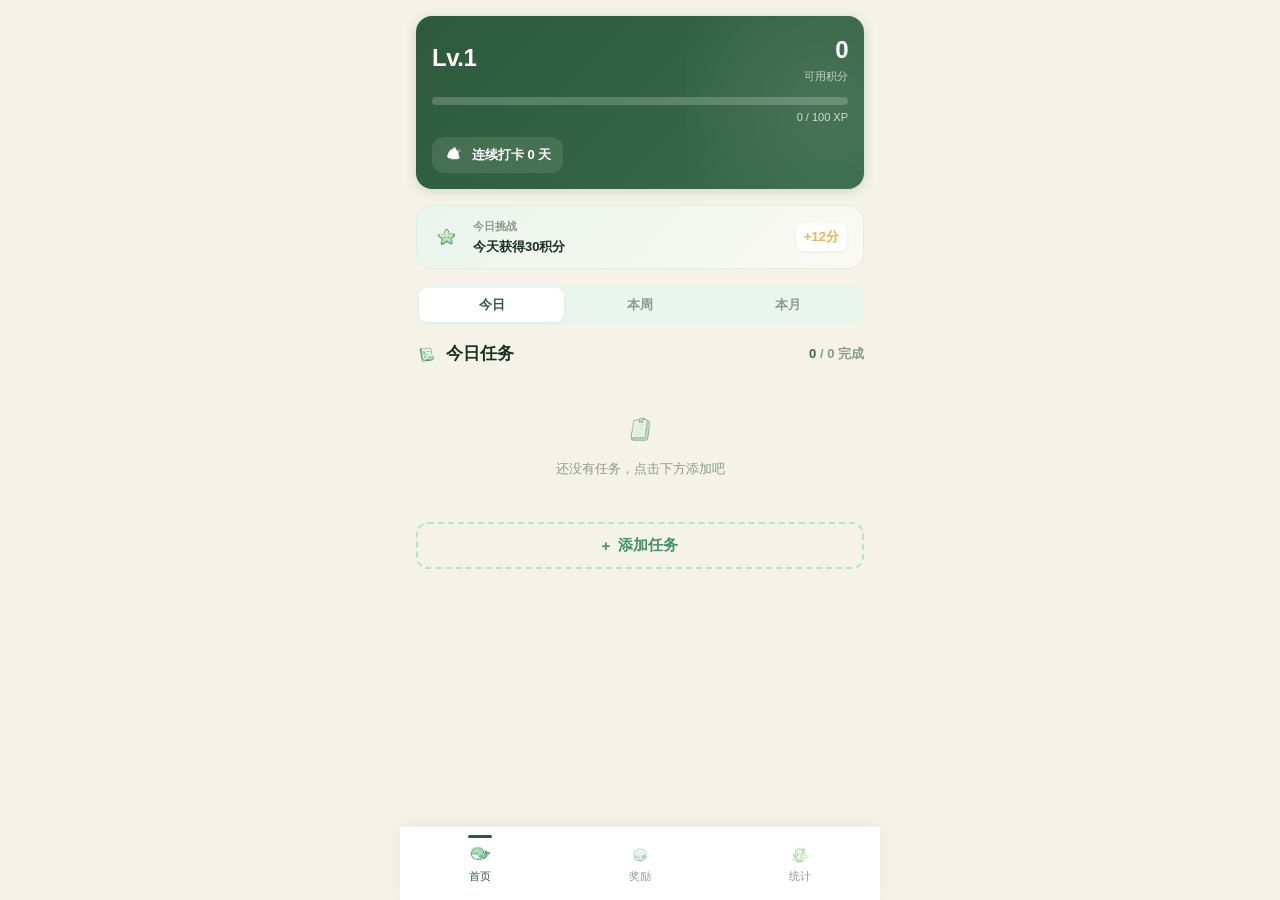
==== commit b650abb7: "feat: 替换全部图标为鲸鱼海洋主题素材，去除白边保持透明背景 - 将25张鲸鱼/海洋元素PNG图标压缩至128px并去除白边 - 首页/奖励页/统计页/导航栏全部emoji替换为图标 - 修复gi" ====
--- a/index.html
+++ b/index.html
@@ -32,7 +32,7 @@
         </div>
         <div class="xp-text" id="xp-text">0 / 100 XP</div>
         <div class="streak-row" id="streak-row">
-          <span class="streak-fire">🔥</span>
+          <img src="./assets/icons/bell.png" class="streak-icon" alt="streak">
           <span class="streak-text" id="streak-text">连续打卡 0 天</span>
         </div>
       </div>
@@ -42,7 +42,7 @@
 
       <!-- 每日挑战 -->
       <div class="daily-challenge" id="daily-challenge">
-        <span class="challenge-icon">🎯</span>
+        <img src="./assets/icons/star.png" class="challenge-icon" alt="challenge">
         <div class="challenge-text">
           <div class="challenge-title">今日挑战</div>
           <div class="challenge-desc" id="challenge-desc">加载中...</div>
@@ -61,7 +61,7 @@
       <div class="task-section">
         <div class="task-list-header">
           <div class="task-list-title">
-            <span id="task-list-icon">📋</span>
+            <img src="./assets/icons/checklist.png" class="title-icon" alt="tasks" id="task-list-icon">
             <span id="task-list-title">今日任务</span>
           </div>
           <div class="completion-rate" id="completion-rate">
@@ -93,7 +93,7 @@
 
       <!-- 抽奖 -->
       <div class="lottery-section mt-4" id="lottery-section">
-        <div class="lottery-title">🎰 积分抽奖</div>
+        <div class="lottery-title"><img src="./assets/icons/shell.png" class="section-icon" alt="lottery"> 积分抽奖</div>
         <div class="lottery-count" id="lottery-count">剩余抽奖机会：0 次</div>
         <button class="lottery-btn" id="lottery-btn">抽奖</button>
         <div class="lottery-result" id="lottery-result"></div>
@@ -101,7 +101,7 @@
 
       <!-- 奖励清单 -->
       <div class="task-list-header mt-4">
-        <div class="task-list-title">🎁 奖励清单</div>
+        <div class="task-list-title"><img src="./assets/icons/shell.png" class="title-icon" alt="rewards"> 奖励清单</div>
       </div>
       <div id="reward-list"></div>
       <button class="add-btn" id="add-reward-btn">
@@ -111,13 +111,13 @@
 
       <!-- 道具栏 -->
       <div class="task-list-header mt-4">
-        <div class="task-list-title">🎒 我的道具</div>
+        <div class="task-list-title"><img src="./assets/icons/whale-simple.png" class="title-icon" alt="inventory"> 我的道具</div>
       </div>
       <div class="inventory-grid" id="inventory-grid"></div>
 
       <!-- 兑换记录 -->
       <div class="task-list-header mt-4">
-        <div class="task-list-title">📝 兑换记录</div>
+        <div class="task-list-title"><img src="./assets/icons/notebook.png" class="title-icon" alt="records"> 兑换记录</div>
       </div>
       <div id="exchange-list"></div>
     </div>
@@ -126,7 +126,7 @@
     <div class="page" id="page-stats">
       <!-- 完成率统计 -->
       <div class="stat-card">
-        <div class="stat-title">📊 完成率</div>
+        <div class="stat-title"><img src="./assets/icons/checklist.png" class="title-icon" alt="rate"> 完成率</div>
         <div class="stat-grid">
           <div class="stat-item">
             <div class="stat-value" id="stat-daily-rate">0%</div>
@@ -145,7 +145,7 @@
 
       <!-- 积分趋势 -->
       <div class="stat-card">
-        <div class="stat-title">📈 积分趋势（近7天）</div>
+        <div class="stat-title"><img src="./assets/icons/arrow-up.png" class="title-icon" alt="trend"> 积分趋势（近7天）</div>
         <div class="chart-container">
           <canvas id="chart-points"></canvas>
         </div>
@@ -153,7 +153,7 @@
 
       <!-- 分类分布 -->
       <div class="stat-card">
-        <div class="stat-title">🏷️ 分类分布</div>
+        <div class="stat-title"><img src="./assets/icons/book-open.png" class="title-icon" alt="categories"> 分类分布</div>
         <div class="chart-container">
           <canvas id="chart-categories"></canvas>
         </div>
@@ -162,7 +162,7 @@
 
       <!-- 徽章墙 -->
       <div class="stat-card">
-        <div class="stat-title">🏆 成就徽章</div>
+        <div class="stat-title"><img src="./assets/icons/badge-star.png" class="title-icon" alt="badges"> 成就徽章</div>
         <div class="badge-grid" id="badge-grid"></div>
       </div>
     </div>
@@ -170,15 +170,15 @@
     <!-- 底部导航 -->
     <nav class="bottom-nav">
       <button class="nav-item active" data-page="home">
-        <span class="nav-icon">🏠</span>
+        <img src="./assets/icons/whale-simple.png" class="nav-icon" alt="home">
         <span class="nav-label">首页</span>
       </button>
       <button class="nav-item" data-page="rewards">
-        <span class="nav-icon">🎁</span>
+        <img src="./assets/icons/shell.png" class="nav-icon" alt="rewards">
         <span class="nav-label">奖励</span>
       </button>
       <button class="nav-item" data-page="stats">
-        <span class="nav-icon">📊</span>
+        <img src="./assets/icons/arrow-up.png" class="nav-icon" alt="stats">
         <span class="nav-label">统计</span>
       </button>
     </nav>
@@ -273,7 +273,7 @@
   <div class="levelup-overlay" id="levelup-overlay">
     <div class="levelup-card">
       <div class="levelup-content">
-        <div class="levelup-icon">🎉</div>
+        <img src="./assets/icons/badge-star.png" class="levelup-icon" alt="levelup">
         <div class="levelup-title" id="levelup-title">升级！</div>
         <div class="levelup-subtitle" id="levelup-subtitle">恭喜达成新等级</div>
         <div class="levelup-reward" id="levelup-reward"></div>
@@ -285,8 +285,8 @@
   <!-- 徽章解锁弹窗 -->
   <div class="badge-unlock-overlay" id="badge-unlock-overlay">
     <div class="badge-unlock-card">
-      <div class="badge-unlock-label">🏅 成就解锁</div>
-      <div class="badge-unlock-icon" id="badge-unlock-icon">🏆</div>
+      <div class="badge-unlock-label"><img src="./assets/icons/badge-star.png" class="unlock-label-icon" alt="badge"> 成就解锁</div>
+      <div class="badge-unlock-icon" id="badge-unlock-icon"></div>
       <div class="badge-unlock-name" id="badge-unlock-name">徽章名称</div>
       <button class="badge-unlock-close" id="badge-unlock-close-btn">收下</button>
     </div>
--- a/style.css
+++ b/style.css
@@ -201,12 +201,16 @@
 }
 
 .nav-icon {
-  font-size: 22px;
+  width: 24px;
+  height: 24px;
+  object-fit: contain;
   line-height: 1;
   transition: transform var(--t-bounce);
+  filter: opacity(0.5);
 }
 
 .nav-item.active .nav-icon {
+  filter: opacity(1);
   transform: scale(1.15) translateY(-2px);
 }
 
@@ -425,14 +429,17 @@
   width: fit-content;
 }
 
-.streak-fire {
-  font-size: 18px;
-  animation: flame 1.5s ease-in-out infinite alternate;
-}
-
-@keyframes flame {
-  from { transform: scale(1) rotate(-3deg); }
-  to { transform: scale(1.1) rotate(3deg); }
+.streak-icon {
+  width: 20px;
+  height: 20px;
+  object-fit: contain;
+  filter: brightness(0) invert(1);
+  animation: bellRing 1.5s ease-in-out infinite alternate;
+}
+
+@keyframes bellRing {
+  from { transform: rotate(-8deg); }
+  to { transform: rotate(8deg); }
 }
 
 .streak-text {
@@ -649,7 +656,10 @@
 }
 
 .challenge-icon {
-  font-size: 24px;
+  width: 28px;
+  height: 28px;
+  object-fit: contain;
+  flex-shrink: 0;
   animation: wiggle 2s ease-in-out infinite;
 }
 
@@ -1029,6 +1039,10 @@
 .inv-icon {
   font-size: 32px;
   margin-bottom: var(--sp-1);
+  min-height: 32px;
+  display: flex;
+  align-items: center;
+  justify-content: center;
 }
 
 .inv-name {
@@ -1141,6 +1155,10 @@
 .badge-icon {
   font-size: 36px;
   margin-bottom: var(--sp-1);
+  min-height: 36px;
+  display: flex;
+  align-items: center;
+  justify-content: center;
 }
 
 .badge-item.unlocked .badge-icon {
@@ -1228,8 +1246,11 @@
 }
 
 .levelup-icon {
-  font-size: 48px;
-  margin-bottom: var(--sp-2);
+  width: 48px;
+  height: 48px;
+  object-fit: contain;
+  margin: 0 auto var(--sp-2);
+  display: block;
   animation: levelupBounce 0.8s cubic-bezier(0.34, 1.56, 0.64, 1);
 }
 
@@ -1326,6 +1347,10 @@
 .badge-unlock-icon {
   font-size: 56px;
   margin-bottom: var(--sp-2);
+  min-height: 56px;
+  display: flex;
+  align-items: center;
+  justify-content: center;
   animation: badgePop 0.8s cubic-bezier(0.34, 1.56, 0.64, 1);
 }
 
@@ -1402,8 +1427,11 @@
 }
 
 .empty-state .empty-icon {
-  font-size: 40px;
-  margin-bottom: var(--sp-2);
+  width: 40px;
+  height: 40px;
+  object-fit: contain;
+  margin: 0 auto var(--sp-2);
+  display: block;
   opacity: 0.5;
 }
 
@@ -1589,3 +1617,65 @@
     gap: var(--sp-2);
   }
 }
+
+/* === 图片图标样式 === */
+
+/* 标题行图标（任务列表标题、统计卡片标题等） */
+.title-icon {
+  width: 22px;
+  height: 22px;
+  object-fit: contain;
+  vertical-align: middle;
+  flex-shrink: 0;
+}
+
+/* 区块标题图标（抽奖标题等） */
+.section-icon {
+  width: 24px;
+  height: 24px;
+  object-fit: contain;
+  vertical-align: middle;
+  margin-right: 4px;
+}
+
+/* 徽章图标图片 */
+.badge-icon-img {
+  width: 36px;
+  height: 36px;
+  object-fit: contain;
+}
+
+/* 徽章解锁弹窗中的大图标 */
+.badge-unlock-icon .badge-icon-img {
+  width: 56px;
+  height: 56px;
+}
+
+/* 解锁标签中的小图标 */
+.unlock-label-icon {
+  width: 18px;
+  height: 18px;
+  object-fit: contain;
+  vertical-align: middle;
+  margin-right: 4px;
+}
+
+/* 道具栏图标 */
+.inv-icon-img {
+  width: 32px;
+  height: 32px;
+  object-fit: contain;
+  margin: 0 auto;
+}
+
+/* 任务操作按钮 SVG */
+.task-action-btn svg {
+  display: block;
+}
+
+/* 奖励列表中的图片图标 */
+.reward-icon img {
+  width: 28px;
+  height: 28px;
+  object-fit: contain;
+}
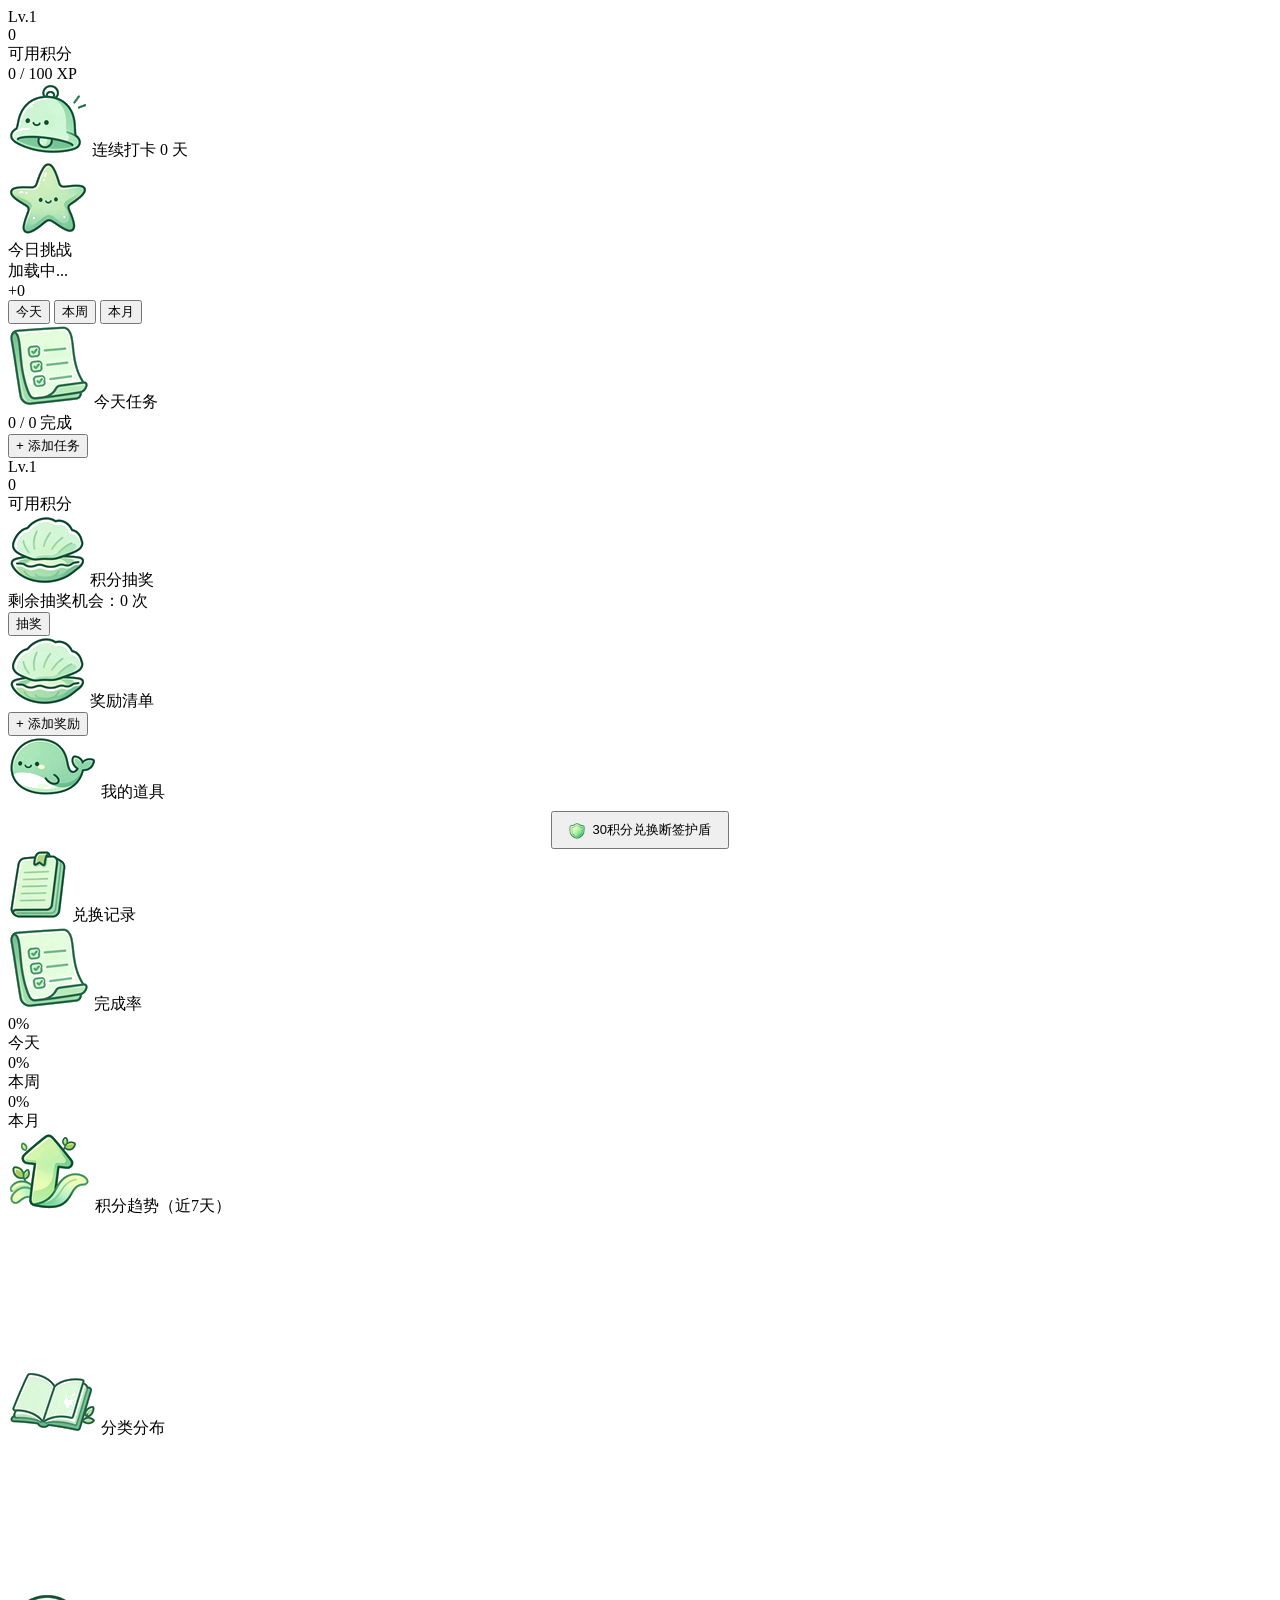
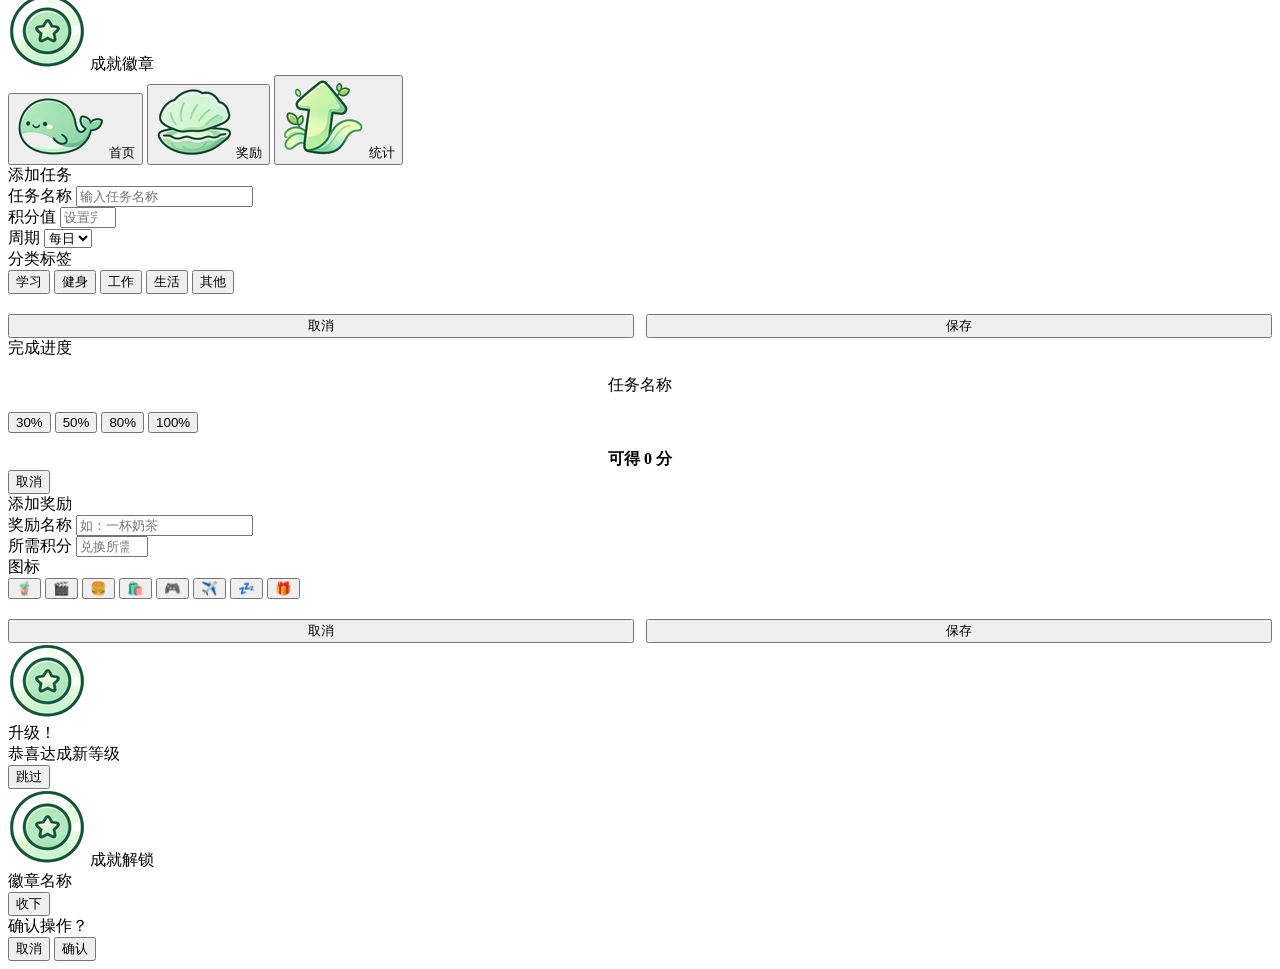
==== commit 9fcad507: "feat: 任务周期扩展+断签护盾兑换+每日标签+积分逻辑优化 - 任务周期扩展为: 每日/今天/本周/本月 - 今天页面同时展示today和daily任务，daily任务旁加'每日'标签 - 断签时" ====
--- a/index.html
+++ b/index.html
@@ -52,7 +52,7 @@
 
       <!-- 任务切换 Tab -->
       <div class="tab-switch">
-        <button class="active" data-period="daily">今日</button>
+        <button class="active" data-period="today">今天</button>
         <button data-period="weekly">本周</button>
         <button data-period="monthly">本月</button>
       </div>
@@ -62,7 +62,7 @@
         <div class="task-list-header">
           <div class="task-list-title">
             <img src="./assets/icons/checklist.png" class="title-icon" alt="tasks" id="task-list-icon">
-            <span id="task-list-title">今日任务</span>
+            <span id="task-list-title">今天任务</span>
           </div>
           <div class="completion-rate" id="completion-rate">
             <span class="rate-num">0</span> / 0 完成
@@ -114,6 +114,12 @@
         <div class="task-list-title"><img src="./assets/icons/whale-simple.png" class="title-icon" alt="inventory"> 我的道具</div>
       </div>
       <div class="inventory-grid" id="inventory-grid"></div>
+      <div class="shield-exchange" style="text-align: center; margin-top: 8px;">
+        <button class="btn btn-secondary" id="buy-shield-btn" style="font-size: 13px; padding: 8px 16px;">
+          <img src="./assets/icons/shield.png" style="width: 16px; height: 16px; vertical-align: middle; margin-right: 4px;" alt="shield">
+          30积分兑换断签护盾
+        </button>
+      </div>
 
       <!-- 兑换记录 -->
       <div class="task-list-header mt-4">
@@ -129,8 +135,8 @@
         <div class="stat-title"><img src="./assets/icons/checklist.png" class="title-icon" alt="rate"> 完成率</div>
         <div class="stat-grid">
           <div class="stat-item">
-            <div class="stat-value" id="stat-daily-rate">0%</div>
-            <div class="stat-label">今日</div>
+            <div class="stat-value" id="stat-today-rate">0%</div>
+            <div class="stat-label">今天</div>
           </div>
           <div class="stat-item">
             <div class="stat-value" id="stat-weekly-rate">0%</div>
@@ -200,8 +206,9 @@
         <label class="form-label">周期</label>
         <select class="form-select" id="task-period-select">
           <option value="daily">每日</option>
-          <option value="weekly">每周</option>
-          <option value="monthly">每月</option>
+          <option value="today">今天</option>
+          <option value="weekly">本周</option>
+          <option value="monthly">本月</option>
         </select>
       </div>
       <div class="form-group">
@@ -303,10 +310,30 @@
     </div>
   </div>
 
+  <!-- 断签护盾兑换弹窗 -->
+  <div class="shield-exchange-overlay" id="shield-exchange-overlay">
+    <div class="shield-exchange-card">
+      <div class="shield-exchange-icon">
+        <img src="./assets/icons/shield.png" alt="shield" style="width: 48px; height: 48px;">
+      </div>
+      <div class="shield-exchange-title">断签保护</div>
+      <div class="shield-exchange-desc">连续打卡即将中断！</div>
+      <div class="shield-exchange-desc">使用断签护盾可保护本次连续记录</div>
+      <div class="shield-exchange-cost">
+        <img src="./assets/icons/shell.png" style="width: 20px; height: 20px; vertical-align: middle;" alt="points">
+        <span style="color: var(--gold); font-weight: 700;">30 积分</span>
+      </div>
+      <div style="display: flex; gap: 12px; margin-top: 16px;">
+        <button class="btn btn-ghost" style="flex: 1;" id="shield-exchange-cancel-btn">放弃</button>
+        <button class="btn btn-primary" style="flex: 1;" id="shield-exchange-confirm-btn">兑换并使用</button>
+      </div>
+    </div>
+  </div>
+
   <!-- Toast -->
   <div class="toast" id="toast"></div>
 
   <script src="./lunar.js"></script>
   <script src="./app.js"></script>
 </body>
-</html>
+</html>
--- a/style.css
+++ b/style.css
@@ -1,1681 +1,69 @@
-/* ============================================
-   鲸鱼工作台 - 核心样式系统
-   森林绿 + 米白 | 简约微微可爱 | 丰富微动效
-   ============================================ */
-
-/* === 设计变量 === */
-:root {
-  /* 主色系 - 森林绿 */
-  --green-900: #1a3a28;
-  --green-800: #1b4332;
-  --green-700: #2d5a3d;
-  --green-600: #3a6b4a;
-  --green-500: #40916c;
-  --green-400: #52b788;
-  --green-300: #74c69d;
-  --green-200: #b7e4c7;
-  --green-100: #d8f3dc;
-  --green-50: #eaf5ed;
-
-  /* 背景与中性色 */
-  --bg: #f5f3e8;
-  --bg-card: #ffffff;
-  --bg-card-alt: #fbfaf3;
-  --bg-overlay: rgba(0, 0, 0, 0.4);
-
-  /* 文字 */
-  --text-primary: #1a2e22;
-  --text-secondary: #4a5d52;
-  --text-tertiary: #8a9a90;
-  --text-on-green: #ffffff;
-  --text-on-green-soft: #eaf5ed;
-
-  /* 功能色 */
-  --gold: #e9b44c;
-  --gold-light: #f4d77e;
-  --orange: #e07a5f;
-  --red: #c84b31;
-  --blue: #4a8eb5;
-
-  /* 阴影 */
-  --shadow-sm: 0 1px 3px rgba(45, 90, 61, 0.08);
-  --shadow-md: 0 2px 8px rgba(45, 90, 61, 0.1);
-  --shadow-lg: 0 4px 16px rgba(45, 90, 61, 0.12);
-  --shadow-xl: 0 8px 32px rgba(45, 90, 61, 0.16);
-  --shadow-green: 0 2px 12px rgba(45, 90, 61, 0.2);
-
-  /* 圆角 */
-  --r-sm: 8px;
-  --r-md: 12px;
-  --r-lg: 16px;
-  --r-xl: 20px;
-  --r-full: 9999px;
-
-  /* 间距 */
-  --sp-1: 4px;
-  --sp-2: 8px;
-  --sp-3: 12px;
-  --sp-4: 16px;
-  --sp-5: 20px;
-  --sp-6: 24px;
-  --sp-8: 32px;
-
-  /* 字号 */
-  --fs-xs: 11px;
-  --fs-sm: 13px;
-  --fs-base: 15px;
-  --fs-md: 17px;
-  --fs-lg: 20px;
-  --fs-xl: 24px;
-  --fs-2xl: 30px;
-  --fs-3xl: 36px;
-
-  /* 过渡 */
-  --t-fast: 0.15s cubic-bezier(0.4, 0, 0.2, 1);
-  --t-base: 0.25s cubic-bezier(0.4, 0, 0.2, 1);
-  --t-slow: 0.4s cubic-bezier(0.4, 0, 0.2, 1);
-  --t-bounce: 0.5s cubic-bezier(0.34, 1.56, 0.64, 1);
-
-  /* 安全区 */
-  --safe-top: env(safe-area-inset-top, 0px);
-  --safe-bottom: env(safe-area-inset-bottom, 0px);
+/* === 每日任务标签 === */
+.daily-badge {
+  background: rgba(233, 180, 76, 0.2);
+  color: var(--gold);
+  font-size: 10px;
+  padding: 2px 6px;
+  border-radius: var(--r-sm);
+  margin-right: 4px;
 }
 
-/* === Reset === */
-* {
-  margin: 0;
-  padding: 0;
-  box-sizing: border-box;
-  -webkit-tap-highlight-color: transparent;
-}
-
-html {
-  -webkit-text-size-adjust: 100%;
-  text-size-adjust: 100%;
-}
-
-body {
-  font-family: -apple-system, BlinkMacSystemFont, "Segoe UI", "PingFang SC",
-    "Hiragino Sans GB", "Microsoft YaHei", "Helvetica Neue", Helvetica, Arial,
-    sans-serif;
-  font-size: var(--fs-base);
-  color: var(--text-primary);
-  background: var(--bg);
-  line-height: 1.5;
-  overflow-x: hidden;
-  min-height: 100vh;
-  -webkit-font-smoothing: antialiased;
-  -moz-osx-font-smoothing: grayscale;
-}
-
-button {
-  font-family: inherit;
-  font-size: inherit;
-  border: none;
-  background: none;
-  cursor: pointer;
-  color: inherit;
-}
-
-input, textarea, select {
-  font-family: inherit;
-  font-size: inherit;
-  color: inherit;
-}
-
-ul, ol { list-style: none; }
-
-/* === 滚动条 === */
-::-webkit-scrollbar { width: 0; height: 0; }
-
-/* === App 容器 === */
-#app {
-  max-width: 480px;
-  margin: 0 auto;
-  min-height: 100vh;
-  padding-bottom: calc(72px + var(--safe-bottom));
-  position: relative;
-}
-
-/* === 页面 === */
-.page {
-  display: none;
-  padding: calc(var(--sp-4) + var(--safe-top)) var(--sp-4) var(--sp-6);
-  animation: pageIn var(--t-base);
-}
-.page.active { display: block; }
-
-@keyframes pageIn {
-  from { opacity: 0; transform: translateY(8px); }
-  to { opacity: 1; transform: translateY(0); }
-}
-
-/* === 底部导航 === */
-.bottom-nav {
+/* === 断签护盾兑换弹窗 === */
+.shield-exchange-overlay {
   position: fixed;
-  bottom: 0;
-  left: 50%;
-  transform: translateX(-50%);
-  width: 100%;
-  max-width: 480px;
-  background: var(--bg-card);
-  border-top: 1px solid var(--green-50);
-  display: flex;
-  align-items: center;
-  justify-content: space-around;
-  padding: var(--sp-2) 0 calc(var(--sp-2) + var(--safe-bottom));
-  z-index: 100;
-  box-shadow: 0 -2px 12px rgba(45, 90, 61, 0.06);
-}
-
-.nav-item {
-  flex: 1;
-  display: flex;
-  flex-direction: column;
-  align-items: center;
-  gap: 2px;
-  padding: var(--sp-2) 0;
-  color: var(--text-tertiary);
-  transition: color var(--t-fast);
-  position: relative;
-}
-
-.nav-item.active {
-  color: var(--green-700);
-}
-
-.nav-item.active::before {
-  content: "";
-  position: absolute;
-  top: 0;
-  width: 24px;
-  height: 3px;
-  background: var(--green-700);
-  border-radius: var(--r-full);
-  animation: navIndicator var(--t-bounce);
-}
-
-@keyframes navIndicator {
-  from { transform: scaleX(0); }
-  to { transform: scaleX(1); }
-}
-
-.nav-icon {
-  width: 24px;
-  height: 24px;
-  object-fit: contain;
-  line-height: 1;
-  transition: transform var(--t-bounce);
-  filter: opacity(0.5);
-}
-
-.nav-item.active .nav-icon {
-  filter: opacity(1);
-  transform: scale(1.15) translateY(-2px);
-}
-
-.nav-label {
-  font-size: var(--fs-xs);
-  font-weight: 500;
-}
-
-/* === 卡片 === */
-.card {
-  background: var(--bg-card);
-  border-radius: var(--r-lg);
-  padding: var(--sp-4);
-  box-shadow: var(--shadow-sm);
-  transition: box-shadow var(--t-base), transform var(--t-base);
-}
-
-.card:active {
-  transform: scale(0.98);
-}
-
-.card + .card {
-  margin-top: var(--sp-3);
-}
-
-/* === 按钮 === */
-.btn {
-  display: inline-flex;
-  align-items: center;
-  justify-content: center;
-  gap: var(--sp-2);
-  padding: var(--sp-3) var(--sp-5);
-  border-radius: var(--r-md);
-  font-size: var(--fs-base);
-  font-weight: 600;
-  transition: all var(--t-fast);
-  white-space: nowrap;
-  user-select: none;
-}
-
-.btn:active {
-  transform: scale(0.95);
-}
-
-.btn-primary {
-  background: var(--green-700);
-  color: var(--text-on-green);
-  box-shadow: var(--shadow-green);
-}
-
-.btn-primary:active {
-  background: var(--green-800);
-}
-
-.btn-secondary {
-  background: var(--green-50);
-  color: var(--green-700);
-}
-
-.btn-ghost {
-  background: transparent;
-  color: var(--text-secondary);
-}
-
-.btn-danger {
-  background: rgba(200, 75, 49, 0.1);
-  color: var(--red);
-}
-
-.btn-gold {
-  background: linear-gradient(135deg, var(--gold), var(--gold-light));
-  color: var(--green-900);
-  box-shadow: 0 2px 12px rgba(233, 180, 76, 0.4);
-}
-
-.btn-block {
-  width: 100%;
-}
-
-.btn-sm {
-  padding: var(--sp-2) var(--sp-3);
-  font-size: var(--fs-sm);
-}
-
-.btn-icon {
-  width: 36px;
-  height: 36px;
-  padding: 0;
-  border-radius: var(--r-md);
-  display: flex;
-  align-items: center;
-  justify-content: center;
-}
-
-/* === 等级条 === */
-.level-bar {
-  background: linear-gradient(135deg, var(--green-700), var(--green-600));
-  border-radius: var(--r-lg);
-  padding: var(--sp-4);
-  color: var(--text-on-green);
-  box-shadow: var(--shadow-green);
-  position: relative;
-  overflow: hidden;
-}
-
-.level-bar::after {
-  content: "";
-  position: absolute;
-  top: -50%;
-  right: -20%;
-  width: 60%;
-  height: 200%;
-  background: radial-gradient(circle, rgba(255,255,255,0.08) 0%, transparent 70%);
-  pointer-events: none;
-}
-
-.level-row {
-  display: flex;
-  align-items: center;
-  justify-content: space-between;
-  margin-bottom: var(--sp-3);
-}
-
-.level-badge {
-  display: flex;
-  align-items: center;
-  gap: var(--sp-2);
-}
-
-.level-num {
-  font-size: var(--fs-xl);
-  font-weight: 800;
-  letter-spacing: -0.5px;
-}
-
-.level-label {
-  font-size: var(--fs-sm);
-  opacity: 0.85;
-}
-
-.points-display {
-  text-align: right;
-}
-
-.points-num {
-  font-size: var(--fs-xl);
-  font-weight: 800;
-  letter-spacing: -0.5px;
-  transition: transform var(--t-bounce);
-}
-
-.points-num.bump {
-  animation: bump 0.5s cubic-bezier(0.34, 1.56, 0.64, 1);
-}
-
-@keyframes bump {
-  0% { transform: scale(1); }
-  50% { transform: scale(1.3); color: var(--gold-light); }
-  100% { transform: scale(1); }
-}
-
-.points-label {
-  font-size: var(--fs-xs);
-  opacity: 0.7;
-}
-
-/* 经验进度条 */
-.xp-bar-wrap {
-  background: rgba(255, 255, 255, 0.2);
-  border-radius: var(--r-full);
-  height: 8px;
-  overflow: hidden;
-  position: relative;
-}
-
-.xp-bar-fill {
-  height: 100%;
-  background: linear-gradient(90deg, var(--gold), var(--gold-light));
-  border-radius: var(--r-full);
-  transition: width 0.6s cubic-bezier(0.4, 0, 0.2, 1);
-  position: relative;
-}
-
-.xp-bar-fill::after {
-  content: "";
-  position: absolute;
   top: 0;
   left: 0;
   right: 0;
   bottom: 0;
-  background: linear-gradient(90deg, transparent, rgba(255,255,255,0.4), transparent);
-  animation: shimmer 2s infinite;
-}
-
-@keyframes shimmer {
-  0% { transform: translateX(-100%); }
-  100% { transform: translateX(100%); }
-}
-
-.xp-text {
-  font-size: var(--fs-xs);
-  opacity: 0.75;
-  margin-top: var(--sp-1);
-  text-align: right;
-}
-
-/* === 连续打卡 === */
-.streak-row {
-  display: flex;
-  align-items: center;
-  gap: var(--sp-2);
-  margin-top: var(--sp-3);
-  padding: var(--sp-2) var(--sp-3);
-  background: rgba(255, 255, 255, 0.1);
-  border-radius: var(--r-md);
-  width: fit-content;
-}
-
-.streak-icon {
-  width: 20px;
-  height: 20px;
-  object-fit: contain;
-  filter: brightness(0) invert(1);
-  animation: bellRing 1.5s ease-in-out infinite alternate;
-}
-
-@keyframes bellRing {
-  from { transform: rotate(-8deg); }
-  to { transform: rotate(8deg); }
-}
-
-.streak-text {
-  font-size: var(--fs-sm);
-  font-weight: 600;
-}
-
-/* === Tab 切换 === */
-.tab-switch {
-  display: flex;
-  background: var(--green-50);
-  border-radius: var(--r-md);
-  padding: 3px;
-  margin: var(--sp-4) 0;
-  gap: 3px;
-}
-
-.tab-switch button {
-  flex: 1;
-  padding: var(--sp-2) var(--sp-3);
-  border-radius: var(--r-sm);
-  font-size: var(--fs-sm);
-  font-weight: 600;
-  color: var(--text-tertiary);
-  transition: all var(--t-fast);
-}
-
-.tab-switch button.active {
-  background: var(--bg-card);
-  color: var(--green-700);
-  box-shadow: var(--shadow-sm);
-  animation: tabSlide var(--t-bounce);
-}
-
-@keyframes tabSlide {
-  from { transform: scale(0.95); opacity: 0.6; }
-  to { transform: scale(1); opacity: 1; }
-}
-
-/* === 任务列表 === */
-.task-list-header {
-  display: flex;
-  align-items: center;
-  justify-content: space-between;
-  margin-bottom: var(--sp-3);
-}
-
-.task-list-title {
-  font-size: var(--fs-md);
-  font-weight: 700;
-  color: var(--text-primary);
-  display: flex;
-  align-items: center;
-  gap: var(--sp-2);
-}
-
-.completion-rate {
-  font-size: var(--fs-sm);
-  color: var(--text-tertiary);
-  font-weight: 600;
-}
-
-.completion-rate .rate-num {
-  color: var(--green-600);
-  font-weight: 700;
-}
-
-.task-item {
-  display: flex;
-  align-items: center;
-  gap: var(--sp-3);
-  padding: var(--sp-3) var(--sp-4);
-  background: var(--bg-card);
-  border-radius: var(--r-md);
-  box-shadow: var(--shadow-sm);
-  transition: all var(--t-base);
-  position: relative;
-  overflow: hidden;
-}
-
-.task-item + .task-item {
-  margin-top: var(--sp-2);
-}
-
-.task-item:active {
-  transform: scale(0.98);
-}
-
-.task-item.completed {
-  opacity: 0.55;
-}
-
-.task-item.completed .task-name {
-  text-decoration: line-through;
-  text-decoration-color: var(--green-500);
-  text-decoration-thickness: 2px;
-}
-
-.task-item.partial .task-name {
-  color: var(--text-secondary);
-}
-
-/* 完成度指示器 */
-.task-progress-bar {
-  position: absolute;
-  bottom: 0;
-  left: 0;
-  height: 3px;
-  background: linear-gradient(90deg, var(--green-400), var(--green-500));
-  border-radius: 0 var(--r-full) var(--r-full) 0;
-  transition: width var(--t-slow);
-}
-
-/* 勾选圆圈 */
-.task-check {
-  width: 26px;
-  height: 26px;
-  min-width: 26px;
-  border-radius: var(--r-full);
-  border: 2.5px solid var(--green-300);
+  background: rgba(0, 0, 0, 0.5);
   display: flex;
   align-items: center;
   justify-content: center;
-  transition: all var(--t-bounce);
-  position: relative;
-}
-
-.task-check:active {
-  transform: scale(0.85);
-}
-
-.task-item.completed .task-check {
-  background: var(--green-600);
-  border-color: var(--green-600);
-}
-
-.task-item.partial .task-check {
-  border-color: var(--green-500);
-  background: var(--green-100);
-}
-
-.task-check svg {
-  width: 16px;
-  height: 16px;
-  color: white;
-  opacity: 0;
-  transform: scale(0.5);
-  transition: all var(--t-bounce);
-}
-
-.task-item.completed .task-check svg {
-  opacity: 1;
-  transform: scale(1);
-}
-
-.task-content {
-  flex: 1;
-  min-width: 0;
-}
-
-.task-name {
-  font-size: var(--fs-base);
-  font-weight: 600;
-  color: var(--text-primary);
-  transition: all var(--t-base);
-  white-space: nowrap;
-  overflow: hidden;
-  text-overflow: ellipsis;
-}
-
-.task-meta {
-  display: flex;
-  align-items: center;
-  gap: var(--sp-2);
-  margin-top: 2px;
-}
-
-.task-tag {
-  font-size: var(--fs-xs);
-  padding: 1px 6px;
-  border-radius: var(--r-sm);
-  background: var(--green-50);
-  color: var(--green-600);
-  font-weight: 500;
-}
-
-.task-points {
-  font-size: var(--fs-sm);
-  font-weight: 700;
-  color: var(--gold);
-  white-space: nowrap;
-}
-
-.task-points.earned {
-  color: var(--green-500);
-}
-
-/* === 每日挑战 === */
-.daily-challenge {
-  background: linear-gradient(135deg, var(--green-50), var(--bg-card-alt));
-  border: 1.5px solid var(--green-100);
-  border-radius: var(--r-lg);
-  padding: var(--sp-3) var(--sp-4);
-  display: flex;
-  align-items: center;
-  gap: var(--sp-3);
-  margin: var(--sp-4) 0;
-  transition: all var(--t-base);
-}
-
-.daily-challenge.done {
-  background: linear-gradient(135deg, var(--green-100), var(--green-50));
-  border-color: var(--green-300);
-}
-
-.challenge-icon {
-  width: 28px;
-  height: 28px;
-  object-fit: contain;
-  flex-shrink: 0;
-  animation: wiggle 2s ease-in-out infinite;
-}
-
-@keyframes wiggle {
-  0%, 100% { transform: rotate(0); }
-  25% { transform: rotate(-8deg); }
-  75% { transform: rotate(8deg); }
-}
-
-.challenge-text {
-  flex: 1;
-}
-
-.challenge-title {
-  font-size: var(--fs-xs);
-  color: var(--text-tertiary);
-  font-weight: 600;
-}
-
-.challenge-desc {
-  font-size: var(--fs-sm);
-  color: var(--text-primary);
-  font-weight: 600;
-  margin-top: 2px;
-}
-
-.challenge-reward {
-  font-size: var(--fs-sm);
-  font-weight: 700;
-  color: var(--gold);
-  background: var(--bg-card);
-  padding: var(--sp-1) var(--sp-2);
-  border-radius: var(--r-sm);
-  box-shadow: var(--shadow-sm);
-}
-
-.daily-challenge.done .challenge-reward {
-  color: var(--green-600);
-  background: var(--bg-card);
-}
-
-.daily-challenge.done .challenge-desc {
-  text-decoration: line-through;
-  text-decoration-color: var(--green-400);
-}
-
-/* === 添加按钮 === */
-.add-btn {
-  display: flex;
-  align-items: center;
-  justify-content: center;
-  gap: var(--sp-2);
-  width: 100%;
-  padding: var(--sp-3);
-  border: 2px dashed var(--green-200);
-  border-radius: var(--r-md);
-  color: var(--green-500);
-  font-size: var(--fs-base);
-  font-weight: 600;
-  transition: all var(--t-fast);
-  background: transparent;
-  margin-top: var(--sp-3);
-}
-
-.add-btn:active {
-  background: var(--green-50);
-  border-color: var(--green-400);
-  transform: scale(0.98);
-}
-
-/* === 弹窗/模态框 === */
-.modal-overlay {
-  position: fixed;
-  inset: 0;
-  background: var(--bg-overlay);
   z-index: 200;
-  display: flex;
-  align-items: flex-end;
-  justify-content: center;
   opacity: 0;
   pointer-events: none;
   transition: opacity var(--t-base);
 }
 
-.modal-overlay.show {
+.shield-exchange-overlay.show {
   opacity: 1;
-  pointer-events: auto;
+  pointer-events: all;
 }
 
-.modal {
-  background: var(--bg-card);
+.shield-exchange-card {
+  background: var(--white);
+  border-radius: var(--r-xl);
+  padding: var(--sp-6);
+  margin: var(--sp-4);
+  max-width: 320px;
   width: 100%;
-  max-width: 480px;
-  border-radius: var(--r-xl) var(--r-xl) 0 0;
-  padding: var(--sp-5) var(--sp-4) calc(var(--sp-6) + var(--safe-bottom));
-  transform: translateY(100%);
-  transition: transform var(--t-slow);
-  max-height: 85vh;
-  overflow-y: auto;
+  text-align: center;
+  box-shadow: var(--shadow-xl);
+  animation: modal-in var(--t-bounce) forwards;
 }
 
-.modal-overlay.show .modal {
-  transform: translateY(0);
+.shield-exchange-icon {
+  margin-bottom: var(--sp-3);
 }
 
-.modal-title {
+.shield-exchange-title {
   font-size: var(--fs-lg);
-  font-weight: 700;
-  margin-bottom: var(--sp-4);
-  text-align: center;
-}
-
-/* === 表单 === */
-.form-group {
-  margin-bottom: var(--sp-4);
-}
-
-.form-label {
-  display: block;
-  font-size: var(--fs-sm);
-  font-weight: 600;
-  color: var(--text-secondary);
+  font-weight: 800;
+  color: var(--text-primary);
   margin-bottom: var(--sp-2);
 }
 
-.form-input {
-  width: 100%;
-  padding: var(--sp-3) var(--sp-4);
-  border: 2px solid var(--green-100);
-  border-radius: var(--r-md);
-  font-size: var(--fs-base);
-  background: var(--bg-card-alt);
-  transition: all var(--t-fast);
-  color: var(--text-primary);
+.shield-exchange-desc {
+  font-size: var(--fs-sm);
+  color: var(--text-secondary);
+  margin-bottom: var(--sp-1);
 }
 
-.form-input:focus {
-  outline: none;
-  border-color: var(--green-500);
-  background: var(--bg-card);
-  box-shadow: 0 0 0 4px var(--green-50);
-}
-
-.form-select {
-  width: 100%;
-  padding: var(--sp-3) var(--sp-4);
-  border: 2px solid var(--green-100);
-  border-radius: var(--r-md);
-  font-size: var(--fs-base);
-  background: var(--bg-card-alt);
-  appearance: none;
-  background-image: url("data:image/svg+xml,%3Csvg xmlns='http://www.w3.org/2000/svg' viewBox='0 0 12 12'%3E%3Cpath d='M2 4l4 4 4-4' stroke='%2352786a' stroke-width='1.5' fill='none'/%3E%3C/svg%3E");
-  background-repeat: no-repeat;
-  background-position: right 16px center;
-  background-size: 12px;
-  padding-right: 40px;
-  color: var(--text-primary);
-}
-
-.form-select:focus {
-  outline: none;
-  border-color: var(--green-500);
-  background-color: var(--bg-card);
-}
-
-.tag-options {
-  display: flex;
-  flex-wrap: wrap;
-  gap: var(--sp-2);
-}
-
-.tag-option {
-  padding: var(--sp-2) var(--sp-3);
-  border-radius: var(--r-full);
-  border: 2px solid var(--green-100);
-  font-size: var(--fs-sm);
-  font-weight: 600;
-  color: var(--text-secondary);
-  transition: all var(--t-fast);
-}
-
-.tag-option.active {
-  background: var(--green-50);
-  border-color: var(--green-500);
-  color: var(--green-700);
-}
-
-/* === 进度选择弹窗 === */
-.progress-options {
-  display: flex;
-  gap: var(--sp-2);
-  margin-top: var(--sp-2);
-}
-
-.progress-option {
-  flex: 1;
-  padding: var(--sp-3) 0;
-  border-radius: var(--r-md);
-  border: 2px solid var(--green-100);
-  font-size: var(--fs-sm);
-  font-weight: 700;
-  color: var(--text-secondary);
-  text-align: center;
-  transition: all var(--t-fast);
-}
-
-.progress-option:active {
-  transform: scale(0.95);
-}
-
-.progress-option.active {
-  background: var(--green-50);
-  border-color: var(--green-500);
-  color: var(--green-700);
-}
-
-/* === 奖励列表 === */
-.reward-item {
-  display: flex;
-  align-items: center;
-  gap: var(--sp-3);
-  padding: var(--sp-3) var(--sp-4);
-  background: var(--bg-card);
-  border-radius: var(--r-md);
-  box-shadow: var(--shadow-sm);
-  transition: all var(--t-base);
-}
-
-.reward-item + .reward-item {
-  margin-top: var(--sp-2);
-}
-
-.reward-item:active {
-  transform: scale(0.98);
-}
-
-.reward-icon {
-  font-size: 28px;
-  width: 44px;
-  height: 44px;
+.shield-exchange-cost {
   display: flex;
   align-items: center;
   justify-content: center;
-  background: var(--green-50);
-  border-radius: var(--r-md);
-  flex-shrink: 0;
-}
-
-.reward-content {
-  flex: 1;
-  min-width: 0;
-}
-
-.reward-name {
+  gap: 4px;
+  margin-top: var(--sp-3);
   font-size: var(--fs-base);
-  font-weight: 600;
-  color: var(--text-primary);
-}
-
-.reward-cost {
-  font-size: var(--fs-sm);
-  color: var(--gold);
-  font-weight: 700;
-  margin-top: 2px;
-}
-
-.reward-actions {
-  display: flex;
-  gap: var(--sp-2);
-}
-
-/* === 抽奖区域 === */
-.lottery-section {
-  background: linear-gradient(135deg, var(--green-700), var(--green-600));
-  border-radius: var(--r-lg);
-  padding: var(--sp-5);
-  text-align: center;
-  color: var(--text-on-green);
-  box-shadow: var(--shadow-green);
-  position: relative;
-  overflow: hidden;
-}
-
-.lottery-section::before {
-  content: "";
-  position: absolute;
-  top: -30%;
-  left: -10%;
-  width: 120%;
-  height: 160%;
-  background: radial-gradient(ellipse at center, rgba(233, 180, 76, 0.15) 0%, transparent 60%);
-  pointer-events: none;
-}
-
-.lottery-title {
-  font-size: var(--fs-lg);
-  font-weight: 700;
-  margin-bottom: var(--sp-1);
-}
-
-.lottery-count {
-  font-size: var(--fs-sm);
-  opacity: 0.85;
-  margin-bottom: var(--sp-4);
-}
-
-.lottery-btn {
-  background: linear-gradient(135deg, var(--gold), var(--gold-light));
-  color: var(--green-900);
-  font-size: var(--fs-md);
-  font-weight: 800;
-  padding: var(--sp-3) var(--sp-8);
-  border-radius: var(--r-full);
-  box-shadow: 0 4px 16px rgba(233, 180, 76, 0.5);
-  transition: all var(--t-bounce);
-  position: relative;
-  z-index: 1;
-}
-
-.lottery-btn:active {
-  transform: scale(0.92);
-}
-
-.lottery-btn:disabled {
-  opacity: 0.5;
-  filter: grayscale(0.3);
-}
-
-.lottery-btn.spinning {
-  animation: lotterySpin 0.1s linear infinite;
-}
-
-@keyframes lotterySpin {
-  to { transform: rotate(360deg); }
-}
-
-.lottery-result {
-  margin-top: var(--sp-3);
-  font-size: var(--fs-lg);
-  font-weight: 800;
-  color: var(--gold-light);
-  min-height: 28px;
-  animation: resultPop var(--t-bounce);
-}
-
-@keyframes resultPop {
-  0% { transform: scale(0) rotate(-10deg); }
-  60% { transform: scale(1.2) rotate(5deg); }
-  100% { transform: scale(1) rotate(0); }
-}
-
-/* === 道具栏 === */
-.inventory-grid {
-  display: grid;
-  grid-template-columns: repeat(2, 1fr);
-  gap: var(--sp-3);
-}
-
-.inventory-item {
-  background: var(--bg-card);
-  border-radius: var(--r-md);
-  padding: var(--sp-3);
-  text-align: center;
-  box-shadow: var(--shadow-sm);
-  transition: all var(--t-base);
-  position: relative;
-}
-
-.inventory-item:active {
-  transform: scale(0.97);
-}
-
-.inventory-item.disabled {
-  opacity: 0.5;
-}
-
-.inv-icon {
-  font-size: 32px;
-  margin-bottom: var(--sp-1);
-  min-height: 32px;
-  display: flex;
-  align-items: center;
-  justify-content: center;
-}
-
-.inv-name {
-  font-size: var(--fs-sm);
-  font-weight: 600;
-  color: var(--text-primary);
-}
-
-.inv-count {
-  font-size: var(--fs-xs);
-  color: var(--text-tertiary);
-  margin-top: 2px;
-}
-
-.inv-use-btn {
-  margin-top: var(--sp-2);
-  padding: var(--sp-1) var(--sp-3);
-  border-radius: var(--r-sm);
-  background: var(--green-50);
-  color: var(--green-700);
-  font-size: var(--fs-xs);
-  font-weight: 700;
-  transition: all var(--t-fast);
-}
-
-.inv-use-btn:active {
-  transform: scale(0.92);
-}
-
-.inv-use-btn:disabled {
-  opacity: 0.4;
-}
-
-/* === 统计页 === */
-.stat-card {
-  background: var(--bg-card);
-  border-radius: var(--r-lg);
-  padding: var(--sp-4);
-  box-shadow: var(--shadow-sm);
-}
-
-.stat-card + .stat-card {
-  margin-top: var(--sp-3);
-}
-
-.stat-title {
-  font-size: var(--fs-base);
-  font-weight: 700;
-  color: var(--text-primary);
-  margin-bottom: var(--sp-3);
-  display: flex;
-  align-items: center;
-  gap: var(--sp-2);
-}
-
-.stat-grid {
-  display: grid;
-  grid-template-columns: repeat(3, 1fr);
-  gap: var(--sp-3);
-}
-
-.stat-item {
-  text-align: center;
-}
-
-.stat-value {
-  font-size: var(--fs-xl);
-  font-weight: 800;
-  color: var(--green-700);
-}
-
-.stat-label {
-  font-size: var(--fs-xs);
-  color: var(--text-tertiary);
-  margin-top: 2px;
-}
-
-/* 图表容器 */
-.chart-container {
-  width: 100%;
-  height: 160px;
-  margin-top: var(--sp-2);
-}
-
-/* === 徽章墙 === */
-.badge-grid {
-  display: grid;
-  grid-template-columns: repeat(3, 1fr);
-  gap: var(--sp-3);
-}
-
-.badge-item {
-  text-align: center;
-  padding: var(--sp-3);
-  border-radius: var(--r-md);
-  background: var(--bg-card-alt);
-  transition: all var(--t-base);
-}
-
-.badge-item.unlocked {
-  background: linear-gradient(135deg, var(--green-50), var(--bg-card));
-  box-shadow: var(--shadow-sm);
-}
-
-.badge-item.locked {
-  opacity: 0.4;
-  filter: grayscale(1);
-}
-
-.badge-icon {
-  font-size: 36px;
-  margin-bottom: var(--sp-1);
-  min-height: 36px;
-  display: flex;
-  align-items: center;
-  justify-content: center;
-}
-
-.badge-item.unlocked .badge-icon {
-  animation: badgeShine 3s ease-in-out infinite;
-}
-
-@keyframes badgeShine {
-  0%, 100% { transform: scale(1); }
-  50% { transform: scale(1.08); }
-}
-
-.badge-name {
-  font-size: var(--fs-xs);
-  font-weight: 600;
-  color: var(--text-secondary);
-  line-height: 1.3;
-}
-
-.badge-item.unlocked .badge-name {
-  color: var(--green-700);
-}
-
-.badge-count {
-  font-size: var(--fs-xs);
-  color: var(--gold);
-  font-weight: 700;
-  margin-top: 2px;
-}
-
-/* === 升级弹窗 === */
-.levelup-overlay {
-  position: fixed;
-  inset: 0;
-  background: rgba(0, 0, 0, 0.6);
-  z-index: 300;
-  display: flex;
-  align-items: center;
-  justify-content: center;
-  opacity: 0;
-  pointer-events: none;
-  transition: opacity var(--t-slow);
-}
-
-.levelup-overlay.show {
-  opacity: 1;
-  pointer-events: auto;
-}
-
-.levelup-card {
-  background: linear-gradient(135deg, var(--green-700), var(--green-600));
-  border-radius: var(--r-xl);
-  padding: var(--sp-6) var(--sp-5);
-  text-align: center;
-  color: var(--text-on-green);
-  max-width: 320px;
-  width: 80%;
-  transform: scale(0.5);
-  transition: transform var(--t-bounce);
-  position: relative;
-  overflow: hidden;
-}
-
-.levelup-overlay.show .levelup-card {
-  transform: scale(1);
-}
-
-.levelup-card::before {
-  content: "";
-  position: absolute;
-  top: -50%;
-  left: -50%;
-  width: 200%;
-  height: 200%;
-  background: conic-gradient(from 0deg, transparent, rgba(233, 180, 76, 0.15), transparent, rgba(233, 180, 76, 0.15), transparent);
-  animation: rotate 4s linear infinite;
-}
-
-@keyframes rotate {
-  to { transform: rotate(360deg); }
-}
-
-.levelup-content {
-  position: relative;
-  z-index: 1;
-}
-
-.levelup-icon {
-  width: 48px;
-  height: 48px;
-  object-fit: contain;
-  margin: 0 auto var(--sp-2);
-  display: block;
-  animation: levelupBounce 0.8s cubic-bezier(0.34, 1.56, 0.64, 1);
-}
-
-@keyframes levelupBounce {
-  0% { transform: scale(0) rotate(-30deg); }
-  60% { transform: scale(1.3) rotate(10deg); }
-  100% { transform: scale(1) rotate(0); }
-}
-
-.levelup-title {
-  font-size: var(--fs-2xl);
-  font-weight: 800;
-  margin-bottom: var(--sp-1);
-}
-
-.levelup-subtitle {
-  font-size: var(--fs-base);
-  opacity: 0.9;
-  margin-bottom: var(--sp-4);
-}
-
-.levelup-reward {
-  background: rgba(255, 255, 255, 0.15);
-  border-radius: var(--r-md);
-  padding: var(--sp-3);
-  margin-bottom: var(--sp-4);
-}
-
-.levelup-reward-text {
-  font-size: var(--fs-sm);
-  margin-bottom: var(--sp-1);
-}
-
-.levelup-reward-text strong {
-  color: var(--gold-light);
-}
-
-.levelup-skip {
-  background: rgba(255, 255, 255, 0.15);
-  color: var(--text-on-green);
-  padding: var(--sp-2) var(--sp-6);
-  border-radius: var(--r-full);
-  font-size: var(--fs-sm);
-  font-weight: 600;
-  transition: all var(--t-fast);
-}
-
-.levelup-skip:active {
-  background: rgba(255, 255, 255, 0.25);
-  transform: scale(0.95);
-}
-
-/* === 徽章解锁弹窗 === */
-.badge-unlock-overlay {
-  position: fixed;
-  inset: 0;
-  background: rgba(0, 0, 0, 0.5);
-  z-index: 280;
-  display: flex;
-  align-items: center;
-  justify-content: center;
-  opacity: 0;
-  pointer-events: none;
-  transition: opacity var(--t-slow);
-}
-
-.badge-unlock-overlay.show {
-  opacity: 1;
-  pointer-events: auto;
-}
-
-.badge-unlock-card {
-  background: var(--bg-card);
-  border-radius: var(--r-xl);
-  padding: var(--sp-6) var(--sp-5);
-  text-align: center;
-  max-width: 300px;
-  width: 80%;
-  transform: scale(0.5) translateY(20px);
-  transition: transform var(--t-bounce);
-}
-
-.badge-unlock-overlay.show .badge-unlock-card {
-  transform: scale(1) translateY(0);
-}
-
-.badge-unlock-label {
-  font-size: var(--fs-sm);
-  color: var(--gold);
-  font-weight: 700;
-  margin-bottom: var(--sp-2);
-}
-
-.badge-unlock-icon {
-  font-size: 56px;
-  margin-bottom: var(--sp-2);
-  min-height: 56px;
-  display: flex;
-  align-items: center;
-  justify-content: center;
-  animation: badgePop 0.8s cubic-bezier(0.34, 1.56, 0.64, 1);
-}
-
-@keyframes badgePop {
-  0% { transform: scale(0) rotate(-45deg); }
-  60% { transform: scale(1.2) rotate(10deg); }
-  100% { transform: scale(1) rotate(0); }
-}
-
-.badge-unlock-name {
-  font-size: var(--fs-lg);
-  font-weight: 700;
-  color: var(--text-primary);
-  margin-bottom: var(--sp-3);
-}
-
-.badge-unlock-close {
-  background: var(--green-700);
-  color: var(--text-on-green);
-  padding: var(--sp-2) var(--sp-6);
-  border-radius: var(--r-full);
-  font-size: var(--fs-sm);
-  font-weight: 600;
-}
-
-/* === Toast 提示 === */
-.toast {
-  position: fixed;
-  top: 50%;
-  left: 50%;
-  transform: translate(-50%, -50%) scale(0.8);
-  background: rgba(26, 46, 34, 0.92);
-  color: white;
-  padding: var(--sp-3) var(--sp-5);
-  border-radius: var(--r-md);
-  font-size: var(--fs-sm);
-  font-weight: 600;
-  z-index: 400;
-  opacity: 0;
-  pointer-events: none;
-  transition: all var(--t-bounce);
-  max-width: 80%;
-  text-align: center;
-}
-
-.toast.show {
-  opacity: 1;
-  transform: translate(-50%, -50%) scale(1);
-}
-
-/* === 积分飘字动画 === */
-.float-points {
-  position: fixed;
-  font-size: var(--fs-xl);
-  font-weight: 800;
-  color: var(--gold);
-  z-index: 350;
-  pointer-events: none;
-  animation: floatUp 1.2s cubic-bezier(0.4, 0, 0.2, 1) forwards;
-  text-shadow: 0 2px 8px rgba(233, 180, 76, 0.4);
-}
-
-@keyframes floatUp {
-  0% { opacity: 0; transform: translateY(0) scale(0.5); }
-  20% { opacity: 1; transform: translateY(-10px) scale(1.2); }
-  100% { opacity: 0; transform: translateY(-60px) scale(1); }
-}
-
-/* === 空状态 === */
-.empty-state {
-  text-align: center;
-  padding: var(--sp-8) var(--sp-4);
-  color: var(--text-tertiary);
-}
-
-.empty-state .empty-icon {
-  width: 40px;
-  height: 40px;
-  object-fit: contain;
-  margin: 0 auto var(--sp-2);
-  display: block;
-  opacity: 0.5;
-}
-
-.empty-state .empty-text {
-  font-size: var(--fs-sm);
-}
-
-/* === 工具类 === */
-.hidden { display: none !important; }
-.text-center { text-align: center; }
-.text-gold { color: var(--gold); }
-.text-green { color: var(--green-600); }
-.flex-between { display: flex; align-items: center; justify-content: space-between; }
-.mt-2 { margin-top: var(--sp-2); }
-.mt-3 { margin-top: var(--sp-3); }
-.mt-4 { margin-top: var(--sp-4); }
-.mb-3 { margin-bottom: var(--sp-3); }
-.mb-4 { margin-bottom: var(--sp-4); }
-
-/* === 长按提示 === */
-.task-item.long-press {
-  background: var(--green-50);
-  transform: scale(0.97);
-}
-
-/* === 编辑/删除快捷按钮 === */
-.task-actions {
-  display: flex;
-  gap: var(--sp-1);
-  opacity: 0;
-  transition: opacity var(--t-fast);
-  margin-left: var(--sp-2);
-}
-
-.task-item.show-actions .task-actions {
-  opacity: 1;
-}
-
-.task-action-btn {
-  width: 30px;
-  height: 30px;
-  border-radius: var(--r-sm);
-  display: flex;
-  align-items: center;
-  justify-content: center;
-  font-size: 16px;
-  transition: all var(--t-fast);
-}
-
-.task-action-btn:active {
-  transform: scale(0.85);
-}
-
-.task-action-btn.edit {
-  background: var(--green-50);
-  color: var(--green-600);
-}
-
-.task-action-btn.delete {
-  background: rgba(200, 75, 49, 0.1);
-  color: var(--red);
-}
-
-/* === 特殊日期标记 === */
-.special-day-banner {
-  background: linear-gradient(135deg, var(--gold-light), var(--gold));
-  border-radius: var(--r-md);
-  padding: var(--sp-2) var(--sp-3);
-  text-align: center;
-  font-size: var(--fs-sm);
-  font-weight: 700;
-  color: var(--green-900);
-  margin-bottom: var(--sp-3);
-  animation: bannerPulse 2s ease-in-out infinite;
-}
-
-@keyframes bannerPulse {
-  0%, 100% { box-shadow: 0 2px 8px rgba(233, 180, 76, 0.3); }
-  50% { box-shadow: 0 4px 20px rgba(233, 180, 76, 0.5); }
-}
-
-/* === 确认弹窗 === */
-.confirm-overlay {
-  position: fixed;
-  inset: 0;
-  background: var(--bg-overlay);
-  z-index: 250;
-  display: flex;
-  align-items: center;
-  justify-content: center;
-  opacity: 0;
-  pointer-events: none;
-  transition: opacity var(--t-base);
-}
-
-.confirm-overlay.show {
-  opacity: 1;
-  pointer-events: auto;
-}
-
-.confirm-card {
-  background: var(--bg-card);
-  border-radius: var(--r-lg);
-  padding: var(--sp-5);
-  max-width: 300px;
-  width: 80%;
-  text-align: center;
-  transform: scale(0.8);
-  transition: transform var(--t-bounce);
-}
-
-.confirm-overlay.show .confirm-card {
-  transform: scale(1);
-}
-
-.confirm-text {
-  font-size: var(--fs-base);
-  font-weight: 600;
-  margin-bottom: var(--sp-4);
-  color: var(--text-primary);
-}
-
-.confirm-actions {
-  display: flex;
-  gap: var(--sp-3);
-}
-
-.confirm-actions button {
-  flex: 1;
-  padding: var(--sp-2) var(--sp-4);
-  border-radius: var(--r-md);
-  font-size: var(--fs-sm);
-  font-weight: 700;
-  transition: all var(--t-fast);
-}
-
-.confirm-actions button:active {
-  transform: scale(0.95);
-}
-
-.confirm-yes {
-  background: var(--green-700);
-  color: var(--text-on-green);
-}
-
-.confirm-no {
-  background: var(--green-50);
-  color: var(--text-secondary);
-}
-
-/* === 兑换记录 === */
-.exchange-record {
-  display: flex;
-  align-items: center;
-  justify-content: space-between;
-  padding: var(--sp-2) var(--sp-3);
-  border-radius: var(--r-sm);
-  background: var(--bg-card-alt);
-  font-size: var(--fs-sm);
-}
-
-.exchange-record + .exchange-record {
-  margin-top: var(--sp-1);
-}
-
-.exchange-record .ex-cost {
-  color: var(--orange);
-  font-weight: 700;
-}
-
-/* === 响应式 === */
-@media (max-width: 360px) {
-  :root {
-    --fs-base: 14px;
-    --fs-md: 16px;
-    --fs-lg: 18px;
-    --fs-xl: 22px;
-  }
-  .stat-grid {
-    gap: var(--sp-2);
-  }
-  .badge-grid {
-    gap: var(--sp-2);
-  }
-}
-
-/* === 图片图标样式 === */
-
-/* 标题行图标（任务列表标题、统计卡片标题等） */
-.title-icon {
-  width: 22px;
-  height: 22px;
-  object-fit: contain;
-  vertical-align: middle;
-  flex-shrink: 0;
-}
-
-/* 区块标题图标（抽奖标题等） */
-.section-icon {
-  width: 24px;
-  height: 24px;
-  object-fit: contain;
-  vertical-align: middle;
-  margin-right: 4px;
-}
-
-/* 徽章图标图片 */
-.badge-icon-img {
-  width: 36px;
-  height: 36px;
-  object-fit: contain;
-}
-
-/* 徽章解锁弹窗中的大图标 */
-.badge-unlock-icon .badge-icon-img {
-  width: 56px;
-  height: 56px;
-}
-
-/* 解锁标签中的小图标 */
-.unlock-label-icon {
-  width: 18px;
-  height: 18px;
-  object-fit: contain;
-  vertical-align: middle;
-  margin-right: 4px;
-}
-
-/* 道具栏图标 */
-.inv-icon-img {
-  width: 32px;
-  height: 32px;
-  object-fit: contain;
-  margin: 0 auto;
-}
-
-/* 任务操作按钮 SVG */
-.task-action-btn svg {
-  display: block;
-}
-
-/* 奖励列表中的图片图标 */
-.reward-icon img {
-  width: 28px;
-  height: 28px;
-  object-fit: contain;
-}
+}
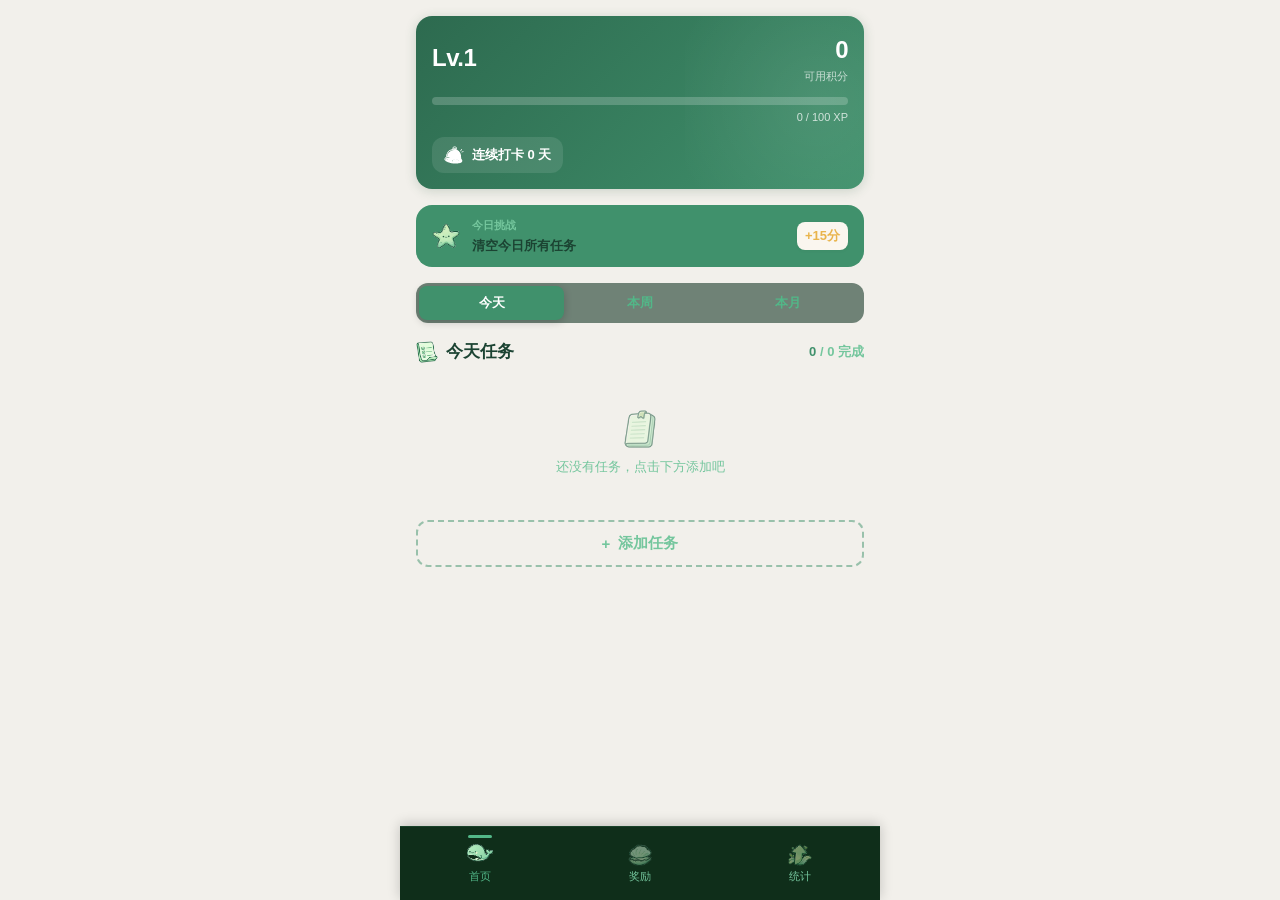
==== commit 9c38a88a: "feat: 兑换记录改为我的奖励 - 支持点击使用后消失 - 标题从'兑换记录'改为'我的奖励' - 每条记录增加使用按钮，点击后从列表移除 - 兑换成功后立即刷新页面显示，无需手动刷新 - 每条记录" ====
--- a/index.html
+++ b/index.html
@@ -123,7 +123,7 @@
 
       <!-- 兑换记录 -->
       <div class="task-list-header mt-4">
-        <div class="task-list-title"><img src="./assets/icons/notebook.png" class="title-icon" alt="records"> 兑换记录</div>
+        <div class="task-list-title"><img src="./assets/icons/notebook.png" class="title-icon" alt="records"> 我的奖励</div>
       </div>
       <div id="exchange-list"></div>
     </div>
--- a/style.css
+++ b/style.css
@@ -1,3 +1,1802 @@
+/* ============================================
+   鲸鱼工作台 - 核心样式系统
+   森林绿 + 米白 | 简约微微可爱 | 丰富微动效
+   ============================================ */
+
+/* === 设计变量 === */
+:root {
+  /* 主色系 - 森林绿 */
+  --green-900: #1b4332;
+  --green-800: #1a3a28;
+  --green-700: #2d6a4f;
+  --green-600: #40916c;
+  --green-500: #52b788;
+  --green-400: #74c69d;
+  --green-300: #b7e4c7;
+  --green-200: #d8f3dc;
+  --green-100: #eaf5ed;
+  --green-50: #f0f7f2;
+
+  /* 白色系 */
+  --white: #ffffff;
+  --white-soft: #faf8f3;
+  --white-muted: rgba(255, 255, 255, 0.1);
+
+  /* 背景与中性色 - 暖米白主基调 */
+  --bg: #f2f0eb;
+  --bg-card: #faf6ef;
+  --bg-card-alt: #f5f0e8;
+  --bg-overlay: rgba(0, 0, 0, 0.4);
+
+  /* 文字 */
+  --text-primary: #1b4332;
+  --text-secondary: #40916c;
+  --text-tertiary: #74c69d;
+  --text-on-green: #ffffff;
+  --text-on-green-soft: #eaf5ed;
+
+  /* 功能色 */
+  --gold: #e9b44c;
+  --gold-light: #f4d77e;
+  --orange: #e07a5f;
+  --red: #c84b31;
+  --blue: #4a8eb5;
+
+  /* 阴影 */
+  --shadow-sm: 0 1px 3px rgba(45, 90, 61, 0.08);
+  --shadow-md: 0 2px 8px rgba(45, 90, 61, 0.1);
+  --shadow-lg: 0 4px 16px rgba(45, 90, 61, 0.12);
+  --shadow-xl: 0 8px 32px rgba(45, 90, 61, 0.16);
+  --shadow-green: 0 2px 12px rgba(45, 90, 61, 0.2);
+
+  /* 圆角 */
+  --r-sm: 8px;
+  --r-md: 12px;
+  --r-lg: 16px;
+  --r-xl: 20px;
+  --r-full: 9999px;
+
+  /* 间距 */
+  --sp-1: 4px;
+  --sp-2: 8px;
+  --sp-3: 12px;
+  --sp-4: 16px;
+  --sp-5: 20px;
+  --sp-6: 24px;
+  --sp-8: 32px;
+
+  /* 字号 */
+  --fs-xs: 11px;
+  --fs-sm: 13px;
+  --fs-base: 15px;
+  --fs-md: 17px;
+  --fs-lg: 20px;
+  --fs-xl: 24px;
+  --fs-2xl: 30px;
+  --fs-3xl: 36px;
+
+  /* 过渡 */
+  --t-fast: 0.15s cubic-bezier(0.4, 0, 0.2, 1);
+  --t-base: 0.25s cubic-bezier(0.4, 0, 0.2, 1);
+  --t-slow: 0.4s cubic-bezier(0.4, 0, 0.2, 1);
+  --t-bounce: 0.5s cubic-bezier(0.34, 1.56, 0.64, 1);
+
+  /* 安全区 */
+  --safe-top: env(safe-area-inset-top, 0px);
+  --safe-bottom: env(safe-area-inset-bottom, 0px);
+}
+
+/* === Reset === */
+* {
+  margin: 0;
+  padding: 0;
+  box-sizing: border-box;
+  -webkit-tap-highlight-color: transparent;
+}
+
+html {
+  -webkit-text-size-adjust: 100%;
+  text-size-adjust: 100%;
+}
+
+body {
+  font-family: -apple-system, BlinkMacSystemFont, "Segoe UI", "PingFang SC",
+    "Hiragino Sans GB", "Microsoft YaHei", "Helvetica Neue", Helvetica, Arial,
+    sans-serif;
+  font-size: var(--fs-base);
+  color: var(--text-primary);
+  background: var(--bg);
+  line-height: 1.5;
+  overflow-x: hidden;
+  min-height: 100vh;
+  -webkit-font-smoothing: antialiased;
+  -moz-osx-font-smoothing: grayscale;
+}
+
+button {
+  font-family: inherit;
+  font-size: inherit;
+  border: none;
+  background: none;
+  cursor: pointer;
+  color: inherit;
+}
+
+input, textarea, select {
+  font-family: inherit;
+  font-size: inherit;
+  color: inherit;
+}
+
+ul, ol { list-style: none; }
+
+/* === 滚动条 === */
+::-webkit-scrollbar { width: 0; height: 0; }
+
+/* === App 容器 === */
+#app {
+  max-width: 480px;
+  margin: 0 auto;
+  min-height: 100vh;
+  padding-bottom: calc(72px + var(--safe-bottom));
+  position: relative;
+}
+
+/* === 页面 === */
+.page {
+  display: none;
+  padding: calc(var(--sp-4) + var(--safe-top)) var(--sp-4) var(--sp-6);
+  animation: pageIn var(--t-base);
+}
+.page.active { display: block; }
+
+@keyframes pageIn {
+  from { opacity: 0; transform: translateY(8px); }
+  to { opacity: 1; transform: translateY(0); }
+}
+
+/* === 底部导航 === */
+.bottom-nav {
+  position: fixed;
+  bottom: 0;
+  left: 50%;
+  transform: translateX(-50%);
+  width: 100%;
+  max-width: 480px;
+  background: #0f2e1a;
+  border-top: 1px solid rgba(64, 145, 108, 0.2);
+  display: flex;
+  align-items: center;
+  justify-content: space-around;
+  padding: var(--sp-2) 0 calc(var(--sp-2) + var(--safe-bottom));
+  z-index: 100;
+  box-shadow: 0 -2px 12px rgba(0, 0, 0, 0.2);
+}
+
+.nav-item {
+  flex: 1;
+  display: flex;
+  flex-direction: column;
+  align-items: center;
+  gap: 2px;
+  padding: var(--sp-2) 0;
+  color: #74c69d;
+  transition: color var(--t-fast);
+  position: relative;
+}
+
+.nav-item.active {
+  color: #52b788;
+}
+
+.nav-item.active::before {
+  content: "";
+  position: absolute;
+  top: 0;
+  width: 24px;
+  height: 3px;
+  background: #52b788;
+  border-radius: var(--r-full);
+  animation: navIndicator var(--t-bounce);
+}
+
+@keyframes navIndicator {
+  from { transform: scaleX(0); }
+  to { transform: scaleX(1); }
+}
+
+.nav-icon {
+  width: 24px;
+  height: 24px;
+  object-fit: contain;
+  line-height: 1;
+  transition: transform var(--t-bounce);
+  filter: opacity(0.5);
+}
+
+.nav-item.active .nav-icon {
+  filter: opacity(1);
+  transform: scale(1.15) translateY(-2px);
+}
+
+.nav-label {
+  font-size: var(--fs-xs);
+  font-weight: 500;
+}
+
+/* === 卡片 === */
+.card {
+  background: var(--bg-card);
+  border-radius: var(--r-lg);
+  padding: var(--sp-4);
+  box-shadow: var(--shadow-sm);
+  transition: box-shadow var(--t-base), transform var(--t-base);
+}
+
+.card:active {
+  transform: scale(0.98);
+}
+
+.card + .card {
+  margin-top: var(--sp-3);
+}
+
+/* === 按钮 === */
+.btn {
+  display: inline-flex;
+  align-items: center;
+  justify-content: center;
+  gap: var(--sp-2);
+  padding: var(--sp-3) var(--sp-5);
+  border-radius: var(--r-md);
+  font-size: var(--fs-base);
+  font-weight: 600;
+  transition: all var(--t-fast);
+  white-space: nowrap;
+  user-select: none;
+}
+
+.btn:active {
+  transform: scale(0.95);
+}
+
+.btn-primary {
+  background: var(--green-700);
+  color: var(--text-on-green);
+  box-shadow: var(--shadow-green);
+}
+
+.btn-primary:active {
+  background: var(--green-800);
+}
+
+.btn-secondary {
+  background: var(--green-50);
+  color: var(--green-700);
+}
+
+.btn-ghost {
+  background: transparent;
+  color: var(--text-secondary);
+}
+
+.btn-danger {
+  background: rgba(200, 75, 49, 0.1);
+  color: var(--red);
+}
+
+.btn-gold {
+  background: linear-gradient(135deg, var(--gold), var(--gold-light));
+  color: var(--green-900);
+  box-shadow: 0 2px 12px rgba(233, 180, 76, 0.4);
+}
+
+.btn-block {
+  width: 100%;
+}
+
+.btn-sm {
+  padding: var(--sp-2) var(--sp-3);
+  font-size: var(--fs-sm);
+}
+
+.btn-icon {
+  width: 36px;
+  height: 36px;
+  padding: 0;
+  border-radius: var(--r-md);
+  display: flex;
+  align-items: center;
+  justify-content: center;
+}
+
+/* === 等级条 === */
+.level-bar {
+  background: linear-gradient(135deg, var(--green-700), var(--green-600));
+  border-radius: var(--r-lg);
+  padding: var(--sp-4);
+  color: var(--text-on-green);
+  box-shadow: var(--shadow-green);
+  position: relative;
+  overflow: hidden;
+}
+
+.level-bar::after {
+  content: "";
+  position: absolute;
+  top: -50%;
+  right: -20%;
+  width: 60%;
+  height: 200%;
+  background: radial-gradient(circle, rgba(255,255,255,0.08) 0%, transparent 70%);
+  pointer-events: none;
+}
+
+.level-row {
+  display: flex;
+  align-items: center;
+  justify-content: space-between;
+  margin-bottom: var(--sp-3);
+}
+
+.level-badge {
+  display: flex;
+  align-items: center;
+  gap: var(--sp-2);
+}
+
+.level-num {
+  font-size: var(--fs-xl);
+  font-weight: 800;
+  letter-spacing: -0.5px;
+}
+
+.level-label {
+  font-size: var(--fs-sm);
+  opacity: 0.85;
+}
+
+.points-display {
+  text-align: right;
+}
+
+.points-num {
+  font-size: var(--fs-xl);
+  font-weight: 800;
+  letter-spacing: -0.5px;
+  transition: transform var(--t-bounce);
+}
+
+.points-num.bump {
+  animation: bump 0.5s cubic-bezier(0.34, 1.56, 0.64, 1);
+}
+
+@keyframes bump {
+  0% { transform: scale(1); }
+  50% { transform: scale(1.3); color: var(--gold-light); }
+  100% { transform: scale(1); }
+}
+
+.points-label {
+  font-size: var(--fs-xs);
+  opacity: 0.7;
+}
+
+/* 经验进度条 */
+.xp-bar-wrap {
+  background: rgba(255, 255, 255, 0.2);
+  border-radius: var(--r-full);
+  height: 8px;
+  overflow: hidden;
+  position: relative;
+}
+
+.xp-bar-fill {
+  height: 100%;
+  background: linear-gradient(90deg, var(--gold), var(--gold-light));
+  border-radius: var(--r-full);
+  transition: width 0.6s cubic-bezier(0.4, 0, 0.2, 1);
+  position: relative;
+}
+
+.xp-bar-fill::after {
+  content: "";
+  position: absolute;
+  top: 0;
+  left: 0;
+  right: 0;
+  bottom: 0;
+  background: linear-gradient(90deg, transparent, rgba(255,255,255,0.4), transparent);
+  animation: shimmer 2s infinite;
+}
+
+@keyframes shimmer {
+  0% { transform: translateX(-100%); }
+  100% { transform: translateX(100%); }
+}
+
+.xp-text {
+  font-size: var(--fs-xs);
+  opacity: 0.75;
+  margin-top: var(--sp-1);
+  text-align: right;
+}
+
+/* === 连续打卡 === */
+.streak-row {
+  display: flex;
+  align-items: center;
+  gap: var(--sp-2);
+  margin-top: var(--sp-3);
+  padding: var(--sp-2) var(--sp-3);
+  background: rgba(255, 255, 255, 0.1);
+  border-radius: var(--r-md);
+  width: fit-content;
+}
+
+.streak-icon {
+  width: 20px;
+  height: 20px;
+  object-fit: contain;
+  filter: brightness(0) invert(1);
+  animation: bellRing 1.5s ease-in-out infinite alternate;
+}
+
+@keyframes bellRing {
+  from { transform: rotate(-8deg); }
+  to { transform: rotate(8deg); }
+}
+
+.streak-text {
+  font-size: var(--fs-sm);
+  font-weight: 600;
+}
+
+/* === Tab 切换 === */
+.tab-switch {
+  display: flex;
+  background: rgba(26, 58, 40, 0.6);
+  border-radius: var(--r-md);
+  padding: 3px;
+  margin: var(--sp-4) 0;
+  gap: 3px;
+}
+
+.tab-switch button {
+  flex: 1;
+  padding: var(--sp-2) var(--sp-3);
+  border-radius: var(--r-sm);
+  font-size: var(--fs-sm);
+  font-weight: 600;
+  color: #52b788;
+  background: transparent;
+  transition: all var(--t-fast);
+}
+
+.tab-switch button.active {
+  background: #40916c;
+  color: white;
+  box-shadow: 0 2px 8px rgba(0, 0, 0, 0.2);
+  animation: tabSlide var(--t-bounce);
+}
+
+@keyframes tabSlide {
+  from { transform: scale(0.95); opacity: 0.6; }
+  to { transform: scale(1); opacity: 1; }
+}
+
+/* === 任务列表 === */
+.task-list-header {
+  display: flex;
+  align-items: center;
+  justify-content: space-between;
+  margin-bottom: var(--sp-3);
+}
+
+.task-list-title {
+  font-size: var(--fs-md);
+  font-weight: 700;
+  color: var(--text-primary);
+  display: flex;
+  align-items: center;
+  gap: var(--sp-2);
+}
+
+.completion-rate {
+  font-size: var(--fs-sm);
+  color: var(--text-tertiary);
+  font-weight: 600;
+}
+
+.completion-rate .rate-num {
+  color: var(--green-600);
+  font-weight: 700;
+}
+
+.task-item {
+  display: flex;
+  align-items: center;
+  gap: var(--sp-3);
+  padding: var(--sp-3) var(--sp-4);
+  background: #faf6ef;
+  border: 1px solid #d8f3dc;
+  border-radius: var(--r-md);
+  box-shadow: 0 2px 8px rgba(45, 90, 61, 0.08);
+  transition: all var(--t-base);
+  position: relative;
+  overflow: hidden;
+}
+
+.task-item + .task-item {
+  margin-top: var(--sp-2);
+}
+
+.task-item:active {
+  transform: scale(0.98);
+}
+
+.task-item.completed {
+  opacity: 0.55;
+}
+
+.task-item.completed .task-name {
+  text-decoration: line-through;
+  text-decoration-color: var(--green-500);
+  text-decoration-thickness: 2px;
+}
+
+.task-item.partial .task-name {
+  color: var(--text-secondary);
+}
+
+/* 完成度指示器 */
+.task-progress-bar {
+  position: absolute;
+  bottom: 0;
+  left: 0;
+  height: 3px;
+  background: linear-gradient(90deg, var(--green-400), var(--green-500));
+  border-radius: 0 var(--r-full) var(--r-full) 0;
+  transition: width var(--t-slow);
+}
+
+/* 勾选圆圈 */
+.task-check {
+  width: 26px;
+  height: 26px;
+  min-width: 26px;
+  border-radius: var(--r-full);
+  border: 2.5px solid var(--green-300);
+  display: flex;
+  align-items: center;
+  justify-content: center;
+  transition: all var(--t-bounce);
+  position: relative;
+}
+
+.task-check:active {
+  transform: scale(0.85);
+}
+
+.task-item.completed .task-check {
+  background: var(--green-600);
+  border-color: var(--green-600);
+}
+
+.task-item.partial .task-check {
+  border-color: var(--green-500);
+  background: var(--green-100);
+}
+
+.task-check svg {
+  width: 16px;
+  height: 16px;
+  color: white;
+  opacity: 0;
+  transform: scale(0.5);
+  transition: all var(--t-bounce);
+}
+
+.task-item.completed .task-check svg {
+  opacity: 1;
+  transform: scale(1);
+}
+
+.task-content {
+  flex: 1;
+  min-width: 0;
+}
+
+.task-name {
+  font-size: var(--fs-base);
+  font-weight: 600;
+  color: #1b4332;
+  transition: all var(--t-base);
+  white-space: nowrap;
+  overflow: hidden;
+  text-overflow: ellipsis;
+}
+
+.task-meta {
+  display: flex;
+  align-items: center;
+  gap: var(--sp-2);
+  margin-top: 2px;
+}
+
+.task-tag {
+  font-size: var(--fs-xs);
+  padding: 1px 6px;
+  border-radius: var(--r-sm);
+  background: rgba(64, 145, 108, 0.2);
+  color: #74c69d;
+  font-weight: 500;
+}
+
+.task-points {
+  font-size: var(--fs-sm);
+  font-weight: 700;
+  color: var(--gold);
+  white-space: nowrap;
+}
+
+.task-points.earned {
+  color: var(--green-500);
+}
+
+/* === 每日挑战 === */
+.daily-challenge {
+  background: #40916c;
+  border: none;
+  border-radius: var(--r-lg);
+  padding: var(--sp-3) var(--sp-4);
+  display: flex;
+  align-items: center;
+  gap: var(--sp-3);
+  margin: var(--sp-4) 0;
+  transition: all var(--t-base);
+  color: white;
+}
+
+.daily-challenge.done {
+  background: #2d6a4f;
+  opacity: 0.7;
+}
+
+.challenge-icon {
+  width: 28px;
+  height: 28px;
+  object-fit: contain;
+  flex-shrink: 0;
+  animation: wiggle 2s ease-in-out infinite;
+}
+
+.challenge-text {
+  flex: 1;
+}
+
+.challenge-title {
+  font-size: var(--fs-xs);
+  color: rgba(255,255,255,0.7);
+  font-weight: 600;
+}
+
+.challenge-desc {
+  font-size: var(--fs-sm);
+  color: #ffffff;
+  font-weight: 600;
+  margin-top: 2px;
+}
+
+.challenge-reward {
+  font-size: var(--fs-sm);
+  font-weight: 700;
+  color: #1a3a28;
+  background: rgba(255,255,255,0.9);
+  padding: var(--sp-1) var(--sp-2);
+  border-radius: var(--r-sm);
+  box-shadow: 0 2px 8px rgba(0,0,0,0.1);
+}
+
+.daily-challenge.done .challenge-reward {
+  color: #74c69d;
+  background: rgba(255,255,255,0.15);
+}
+
+.daily-challenge.done .challenge-desc {
+  text-decoration: line-through;
+  text-decoration-color: rgba(255,255,255,0.3);
+}
+
+.daily-challenge.done {
+  background: linear-gradient(135deg, var(--green-100), var(--green-50));
+  border-color: var(--green-300);
+}
+
+.challenge-icon {
+  width: 28px;
+  height: 28px;
+  object-fit: contain;
+  flex-shrink: 0;
+  animation: wiggle 2s ease-in-out infinite;
+}
+
+@keyframes wiggle {
+  0%, 100% { transform: rotate(0); }
+  25% { transform: rotate(-8deg); }
+  75% { transform: rotate(8deg); }
+}
+
+.challenge-text {
+  flex: 1;
+}
+
+.challenge-title {
+  font-size: var(--fs-xs);
+  color: var(--text-tertiary);
+  font-weight: 600;
+}
+
+.challenge-desc {
+  font-size: var(--fs-sm);
+  color: var(--text-primary);
+  font-weight: 600;
+  margin-top: 2px;
+}
+
+.challenge-reward {
+  font-size: var(--fs-sm);
+  font-weight: 700;
+  color: var(--gold);
+  background: var(--bg-card);
+  padding: var(--sp-1) var(--sp-2);
+  border-radius: var(--r-sm);
+  box-shadow: var(--shadow-sm);
+}
+
+.daily-challenge.done .challenge-reward {
+  color: var(--green-600);
+  background: var(--bg-card);
+}
+
+.daily-challenge.done .challenge-desc {
+  text-decoration: line-through;
+  text-decoration-color: var(--green-400);
+}
+
+/* === 添加按钮 === */
+.add-btn {
+  display: flex;
+  align-items: center;
+  justify-content: center;
+  gap: var(--sp-2);
+  width: 100%;
+  padding: var(--sp-3);
+  border: 2px dashed rgba(64, 145, 108, 0.5);
+  border-radius: var(--r-md);
+  color: #74c69d;
+  font-size: var(--fs-base);
+  font-weight: 600;
+  transition: all var(--t-fast);
+  background: transparent;
+  margin-top: var(--sp-3);
+}
+
+.add-btn:active {
+  background: rgba(64, 145, 108, 0.15);
+  border-color: #52b788;
+  transform: scale(0.98);
+}
+
+/* === 弹窗/模态框 === */
+.modal-overlay {
+  position: fixed;
+  inset: 0;
+  background: var(--bg-overlay);
+  z-index: 200;
+  display: flex;
+  align-items: flex-end;
+  justify-content: center;
+  opacity: 0;
+  pointer-events: none;
+  transition: opacity var(--t-base);
+}
+
+.modal-overlay.show {
+  opacity: 1;
+  pointer-events: auto;
+}
+
+.modal {
+  background: #faf6ef;
+  width: 100%;
+  max-width: 480px;
+  border-radius: var(--r-xl) var(--r-xl) 0 0;
+  padding: var(--sp-5) var(--sp-4) calc(var(--sp-6) + var(--safe-bottom));
+  transform: translateY(100%);
+  transition: transform var(--t-slow);
+  max-height: 85vh;
+  overflow-y: auto;
+}
+
+.modal-overlay.show .modal {
+  transform: translateY(0);
+}
+
+.modal-title {
+  font-size: var(--fs-lg);
+  font-weight: 700;
+  margin-bottom: var(--sp-4);
+  text-align: center;
+  color: #1b4332;
+}
+
+/* === 表单 === */
+.form-group {
+  margin-bottom: var(--sp-4);
+}
+
+.form-label {
+  display: block;
+  font-size: var(--fs-sm);
+  font-weight: 600;
+  color: #40916c;
+  margin-bottom: var(--sp-2);
+}
+
+.form-input {
+  width: 100%;
+  padding: var(--sp-3) var(--sp-4);
+  border: 2px solid #b7e4c7;
+  border-radius: var(--r-md);
+  font-size: var(--fs-base);
+  background: #f5f0e8;
+  transition: all var(--t-fast);
+  color: #1b4332;
+}
+
+.form-input:focus {
+  outline: none;
+  border-color: #40916c;
+  background: #faf6ef;
+  box-shadow: 0 0 0 4px rgba(64, 145, 108, 0.15);
+}
+
+.form-select {
+  width: 100%;
+  padding: var(--sp-3) var(--sp-4);
+  border: 2px solid #74c69d;
+  border-radius: var(--r-md);
+  font-size: var(--fs-base);
+  background: #f5f0e8;
+  appearance: none;
+  background-image: url("data:image/svg+xml,%3Csvg xmlns='http://www.w3.org/2000/svg' viewBox='0 0 12 12'%3E%3Cpath d='M2 4l4 4 4-4' stroke='%2340916c' stroke-width='1.5' fill='none'/%3E%3C/svg%3E");
+  background-repeat: no-repeat;
+  background-position: right 16px center;
+  background-size: 12px;
+  padding-right: 40px;
+  color: #1b4332;
+}
+
+.form-select:focus {
+  outline: none;
+  border-color: #40916c;
+  background-color: #f8faf9;
+}
+
+.tag-options {
+  display: flex;
+  flex-wrap: wrap;
+  gap: var(--sp-2);
+}
+
+.tag-option {
+  padding: var(--sp-2) var(--sp-3);
+  border-radius: var(--r-full);
+  border: 2px solid #74c69d;
+  font-size: var(--fs-sm);
+  font-weight: 600;
+  color: #52b788;
+  background: transparent;
+  transition: all var(--t-fast);
+}
+
+.tag-option.active {
+  background: rgba(64, 145, 108, 0.2);
+  border-color: #52b788;
+  color: #95d5b2;
+}
+
+/* === 进度选择弹窗 === */
+.progress-options {
+  display: flex;
+  gap: var(--sp-2);
+  margin-top: var(--sp-2);
+}
+
+.progress-option {
+  flex: 1;
+  padding: var(--sp-3) 0;
+  border-radius: var(--r-md);
+  border: 2px solid #74c69d;
+  font-size: var(--fs-sm);
+  font-weight: 700;
+  color: #52b788;
+  text-align: center;
+  transition: all var(--t-fast);
+  background: transparent;
+}
+
+.progress-option:active {
+  transform: scale(0.95);
+}
+
+.progress-option.active {
+  background: rgba(64, 145, 108, 0.2);
+  border-color: #52b788;
+  color: #95d5b2;
+}
+
+/* === 奖励列表 === */
+.reward-item {
+  display: flex;
+  align-items: center;
+  gap: var(--sp-3);
+  padding: var(--sp-3) var(--sp-4);
+  background: #faf6ef;
+  border: 1px solid #d8f3dc;
+  border-radius: var(--r-md);
+  box-shadow: 0 2px 8px rgba(45, 90, 61, 0.08);
+  transition: all var(--t-base);
+}
+
+.reward-item + .reward-item {
+  margin-top: var(--sp-2);
+}
+
+.reward-item:active {
+  transform: scale(0.98);
+}
+
+.reward-icon {
+  font-size: 28px;
+  width: 44px;
+  height: 44px;
+  display: flex;
+  align-items: center;
+  justify-content: center;
+  background: var(--green-50);
+  border-radius: var(--r-md);
+  flex-shrink: 0;
+}
+
+.reward-content {
+  flex: 1;
+  min-width: 0;
+}
+
+.reward-name {
+  font-size: var(--fs-base);
+  font-weight: 600;
+  color: #1b4332;
+}
+
+.reward-cost {
+  font-size: var(--fs-sm);
+  color: var(--gold);
+  font-weight: 700;
+  margin-top: 2px;
+}
+
+.reward-actions {
+  display: flex;
+  gap: var(--sp-2);
+}
+
+/* === 抽奖区域 === */
+.lottery-section {
+  background: linear-gradient(135deg, var(--green-700), var(--green-600));
+  border-radius: var(--r-lg);
+  padding: var(--sp-5);
+  text-align: center;
+  color: var(--text-on-green);
+  box-shadow: var(--shadow-green);
+  position: relative;
+  overflow: hidden;
+}
+
+.lottery-section::before {
+  content: "";
+  position: absolute;
+  top: -30%;
+  left: -10%;
+  width: 120%;
+  height: 160%;
+  background: radial-gradient(ellipse at center, rgba(233, 180, 76, 0.15) 0%, transparent 60%);
+  pointer-events: none;
+}
+
+.lottery-title {
+  font-size: var(--fs-lg);
+  font-weight: 700;
+  margin-bottom: var(--sp-1);
+}
+
+.lottery-count {
+  font-size: var(--fs-sm);
+  opacity: 0.85;
+  margin-bottom: var(--sp-4);
+}
+
+.lottery-btn {
+  background: linear-gradient(135deg, var(--gold), var(--gold-light));
+  color: var(--green-900);
+  font-size: var(--fs-md);
+  font-weight: 800;
+  padding: var(--sp-3) var(--sp-8);
+  border-radius: var(--r-full);
+  box-shadow: 0 4px 16px rgba(233, 180, 76, 0.5);
+  transition: all var(--t-bounce);
+  position: relative;
+  z-index: 1;
+}
+
+.lottery-btn:active {
+  transform: scale(0.92);
+}
+
+.lottery-btn:disabled {
+  opacity: 0.5;
+  filter: grayscale(0.3);
+}
+
+.lottery-btn.spinning {
+  animation: lotterySpin 0.1s linear infinite;
+}
+
+@keyframes lotterySpin {
+  to { transform: rotate(360deg); }
+}
+
+.lottery-result {
+  margin-top: var(--sp-3);
+  font-size: var(--fs-lg);
+  font-weight: 800;
+  color: var(--gold-light);
+  min-height: 28px;
+  animation: resultPop var(--t-bounce);
+}
+
+@keyframes resultPop {
+  0% { transform: scale(0) rotate(-10deg); }
+  60% { transform: scale(1.2) rotate(5deg); }
+  100% { transform: scale(1) rotate(0); }
+}
+
+/* === 道具栏 === */
+.inventory-grid {
+  display: grid;
+  grid-template-columns: repeat(2, 1fr);
+  gap: var(--sp-3);
+}
+
+.inventory-item {
+  background: #faf6ef;
+  border-radius: var(--r-md);
+  padding: var(--sp-3);
+  text-align: center;
+  box-shadow: 0 2px 8px rgba(45, 90, 61, 0.08);
+  border: 1px solid #d8f3dc;
+  transition: all var(--t-base);
+  position: relative;
+}
+
+.inventory-item:active {
+  transform: scale(0.97);
+}
+
+.inventory-item.disabled {
+  opacity: 0.5;
+}
+
+.inv-icon {
+  font-size: 32px;
+  margin-bottom: var(--sp-1);
+  min-height: 32px;
+  display: flex;
+  align-items: center;
+  justify-content: center;
+}
+
+.inv-name {
+  font-size: var(--fs-sm);
+  font-weight: 600;
+  color: #b7e4c7;
+}
+
+.inv-count {
+  font-size: var(--fs-xs);
+  color: #74c69d;
+  margin-top: 2px;
+}
+
+.inv-use-btn {
+  margin-top: var(--sp-2);
+  padding: var(--sp-1) var(--sp-3);
+  border-radius: var(--r-sm);
+  background: var(--green-50);
+  color: var(--green-700);
+  font-size: var(--fs-xs);
+  font-weight: 700;
+  transition: all var(--t-fast);
+}
+
+.inv-use-btn:active {
+  transform: scale(0.92);
+}
+
+.inv-use-btn:disabled {
+  opacity: 0.4;
+}
+
+/* === 统计页 === */
+.stat-card {
+  background: #faf6ef;
+  border: 1px solid #d8f3dc;
+  border-radius: var(--r-lg);
+  padding: var(--sp-4);
+  box-shadow: 0 2px 8px rgba(45, 90, 61, 0.08);
+}
+
+.stat-card + .stat-card {
+  margin-top: var(--sp-3);
+}
+
+.stat-title {
+  font-size: var(--fs-base);
+  font-weight: 700;
+  color: #1b4332;
+  margin-bottom: var(--sp-3);
+  display: flex;
+  align-items: center;
+  gap: var(--sp-2);
+}
+
+.stat-grid {
+  display: grid;
+  grid-template-columns: repeat(3, 1fr);
+  gap: var(--sp-3);
+}
+
+.stat-item {
+  text-align: center;
+  background: #eaf5ed;
+  border-radius: var(--r-md);
+  padding: var(--sp-3);
+  transition: all var(--t-base);
+}
+
+.stat-value {
+  font-size: var(--fs-xl);
+  font-weight: 800;
+  color: #52b788;
+}
+
+.stat-label {
+  font-size: var(--fs-xs);
+  color: #74c69d;
+  margin-top: 2px;
+}
+
+/* 图表容器 */
+.chart-container {
+  width: 100%;
+  height: 160px;
+  margin-top: var(--sp-2);
+}
+
+/* === 徽章墙 === */
+.badge-grid {
+  display: grid;
+  grid-template-columns: repeat(3, 1fr);
+  gap: var(--sp-3);
+}
+
+.badge-item {
+  text-align: center;
+  padding: var(--sp-3);
+  border-radius: var(--r-md);
+  background: #faf6ef;
+  border: 1px solid #d8f3dc;
+  transition: all var(--t-base);
+}
+
+.badge-item.unlocked {
+  background: linear-gradient(135deg, #d8f3dc, #b7e4c7);
+  box-shadow: 0 2px 8px rgba(0, 0, 0, 0.2);
+}
+
+.badge-item.locked {
+  opacity: 0.35;
+  filter: grayscale(1);
+}
+
+.badge-icon {
+  font-size: 36px;
+  margin-bottom: var(--sp-1);
+  min-height: 36px;
+  display: flex;
+  align-items: center;
+  justify-content: center;
+}
+
+.badge-item.unlocked .badge-icon {
+  animation: badgeShine 3s ease-in-out infinite;
+}
+
+@keyframes badgeShine {
+  0%, 100% { transform: scale(1); }
+  50% { transform: scale(1.08); }
+}
+
+.badge-name {
+  font-size: var(--fs-xs);
+  font-weight: 600;
+  color: #52b788;
+  line-height: 1.3;
+}
+
+.badge-item.unlocked .badge-name {
+  color: #95d5b2;
+}
+
+.badge-count {
+  font-size: var(--fs-xs);
+  color: var(--gold);
+  font-weight: 700;
+  margin-top: 2px;
+}
+
+/* === 升级弹窗 === */
+.levelup-overlay {
+  position: fixed;
+  inset: 0;
+  background: rgba(0, 0, 0, 0.6);
+  z-index: 300;
+  display: flex;
+  align-items: center;
+  justify-content: center;
+  opacity: 0;
+  pointer-events: none;
+  transition: opacity var(--t-slow);
+}
+
+.levelup-overlay.show {
+  opacity: 1;
+  pointer-events: auto;
+}
+
+.levelup-card {
+  background: linear-gradient(135deg, var(--green-700), var(--green-600));
+  border-radius: var(--r-xl);
+  padding: var(--sp-6) var(--sp-5);
+  text-align: center;
+  color: var(--text-on-green);
+  max-width: 320px;
+  width: 80%;
+  transform: scale(0.5);
+  transition: transform var(--t-bounce);
+  position: relative;
+  overflow: hidden;
+}
+
+.levelup-overlay.show .levelup-card {
+  transform: scale(1);
+}
+
+.levelup-card::before {
+  content: "";
+  position: absolute;
+  top: -50%;
+  left: -50%;
+  width: 200%;
+  height: 200%;
+  background: conic-gradient(from 0deg, transparent, rgba(233, 180, 76, 0.15), transparent, rgba(233, 180, 76, 0.15), transparent);
+  animation: rotate 4s linear infinite;
+}
+
+@keyframes rotate {
+  to { transform: rotate(360deg); }
+}
+
+.levelup-content {
+  position: relative;
+  z-index: 1;
+}
+
+.levelup-icon {
+  width: 48px;
+  height: 48px;
+  object-fit: contain;
+  margin: 0 auto var(--sp-2);
+  display: block;
+  animation: levelupBounce 0.8s cubic-bezier(0.34, 1.56, 0.64, 1);
+}
+
+@keyframes levelupBounce {
+  0% { transform: scale(0) rotate(-30deg); }
+  60% { transform: scale(1.3) rotate(10deg); }
+  100% { transform: scale(1) rotate(0); }
+}
+
+.levelup-title {
+  font-size: var(--fs-2xl);
+  font-weight: 800;
+  margin-bottom: var(--sp-1);
+}
+
+.levelup-subtitle {
+  font-size: var(--fs-base);
+  opacity: 0.9;
+  margin-bottom: var(--sp-4);
+}
+
+.levelup-reward {
+  background: rgba(255, 255, 255, 0.15);
+  border-radius: var(--r-md);
+  padding: var(--sp-3);
+  margin-bottom: var(--sp-4);
+}
+
+.levelup-reward-text {
+  font-size: var(--fs-sm);
+  margin-bottom: var(--sp-1);
+}
+
+.levelup-reward-text strong {
+  color: var(--gold-light);
+}
+
+.levelup-skip {
+  background: rgba(255, 255, 255, 0.15);
+  color: var(--text-on-green);
+  padding: var(--sp-2) var(--sp-6);
+  border-radius: var(--r-full);
+  font-size: var(--fs-sm);
+  font-weight: 600;
+  transition: all var(--t-fast);
+}
+
+.levelup-skip:active {
+  background: rgba(255, 255, 255, 0.25);
+  transform: scale(0.95);
+}
+
+/* === 徽章解锁弹窗 === */
+.badge-unlock-overlay {
+  position: fixed;
+  inset: 0;
+  background: rgba(0, 0, 0, 0.5);
+  z-index: 280;
+  display: flex;
+  align-items: center;
+  justify-content: center;
+  opacity: 0;
+  pointer-events: none;
+  transition: opacity var(--t-slow);
+}
+
+.badge-unlock-overlay.show {
+  opacity: 1;
+  pointer-events: auto;
+}
+
+.badge-unlock-card {
+  background: #faf6ef;
+  border: 1px solid #d8f3dc;
+  border-radius: var(--r-xl);
+  padding: var(--sp-6) var(--sp-5);
+  text-align: center;
+  max-width: 300px;
+  width: 80%;
+  transform: scale(0.5) translateY(20px);
+  transition: transform var(--t-bounce);
+}
+
+.badge-unlock-label {
+  font-size: var(--fs-sm);
+  color: var(--gold);
+  font-weight: 700;
+  margin-bottom: var(--sp-2);
+}
+
+.badge-unlock-name {
+  font-size: var(--fs-lg);
+  font-weight: 700;
+  color: #1b4332;
+  margin-bottom: var(--sp-3);
+}
+
+.badge-unlock-overlay.show .badge-unlock-card {
+  transform: scale(1) translateY(0);
+}
+
+.badge-unlock-label {
+  font-size: var(--fs-sm);
+  color: var(--gold);
+  font-weight: 700;
+  margin-bottom: var(--sp-2);
+}
+
+.badge-unlock-icon {
+  font-size: 56px;
+  margin-bottom: var(--sp-2);
+  min-height: 56px;
+  display: flex;
+  align-items: center;
+  justify-content: center;
+  animation: badgePop 0.8s cubic-bezier(0.34, 1.56, 0.64, 1);
+}
+
+@keyframes badgePop {
+  0% { transform: scale(0) rotate(-45deg); }
+  60% { transform: scale(1.2) rotate(10deg); }
+  100% { transform: scale(1) rotate(0); }
+}
+
+.badge-unlock-name {
+  font-size: var(--fs-lg);
+  font-weight: 700;
+  color: var(--text-primary);
+  margin-bottom: var(--sp-3);
+}
+
+.badge-unlock-close {
+  background: var(--green-700);
+  color: var(--text-on-green);
+  padding: var(--sp-2) var(--sp-6);
+  border-radius: var(--r-full);
+  font-size: var(--fs-sm);
+  font-weight: 600;
+}
+
+/* === Toast 提示 === */
+.toast {
+  position: fixed;
+  top: 50%;
+  left: 50%;
+  transform: translate(-50%, -50%) scale(0.8);
+  background: rgba(26, 46, 34, 0.92);
+  color: white;
+  padding: var(--sp-3) var(--sp-5);
+  border-radius: var(--r-md);
+  font-size: var(--fs-sm);
+  font-weight: 600;
+  z-index: 400;
+  opacity: 0;
+  pointer-events: none;
+  transition: all var(--t-bounce);
+  max-width: 80%;
+  text-align: center;
+}
+
+.toast.show {
+  opacity: 1;
+  transform: translate(-50%, -50%) scale(1);
+}
+
+/* === 积分飘字动画 === */
+.float-points {
+  position: fixed;
+  font-size: var(--fs-xl);
+  font-weight: 800;
+  color: var(--gold);
+  z-index: 350;
+  pointer-events: none;
+  animation: floatUp 1.2s cubic-bezier(0.4, 0, 0.2, 1) forwards;
+  text-shadow: 0 2px 8px rgba(233, 180, 76, 0.4);
+}
+
+@keyframes floatUp {
+  0% { opacity: 0; transform: translateY(0) scale(0.5); }
+  20% { opacity: 1; transform: translateY(-10px) scale(1.2); }
+  100% { opacity: 0; transform: translateY(-60px) scale(1); }
+}
+
+/* === 空状态 === */
+.empty-state {
+  text-align: center;
+  padding: var(--sp-8) var(--sp-4);
+  color: var(--text-tertiary);
+}
+
+.empty-state .empty-icon {
+  width: 40px;
+  height: 40px;
+  object-fit: contain;
+  margin: 0 auto var(--sp-2);
+  display: block;
+  opacity: 0.5;
+}
+
+.empty-state .empty-text {
+  font-size: var(--fs-sm);
+}
+
+/* === 工具类 === */
+.hidden { display: none !important; }
+.text-center { text-align: center; }
+.text-gold { color: var(--gold); }
+.text-green { color: var(--green-600); }
+.flex-between { display: flex; align-items: center; justify-content: space-between; }
+.mt-2 { margin-top: var(--sp-2); }
+.mt-3 { margin-top: var(--sp-3); }
+.mt-4 { margin-top: var(--sp-4); }
+.mb-3 { margin-bottom: var(--sp-3); }
+.mb-4 { margin-bottom: var(--sp-4); }
+
+/* === 长按提示 === */
+.task-item.long-press {
+  background: var(--green-50);
+  transform: scale(0.97);
+}
+
+/* === 编辑/删除快捷按钮 === */
+.task-actions {
+  display: flex;
+  gap: var(--sp-1);
+  opacity: 0;
+  transition: opacity var(--t-fast);
+  margin-left: var(--sp-2);
+}
+
+.task-item.show-actions .task-actions {
+  opacity: 1;
+}
+
+.task-action-btn {
+  width: 30px;
+  height: 30px;
+  border-radius: var(--r-sm);
+  display: flex;
+  align-items: center;
+  justify-content: center;
+  font-size: 16px;
+  transition: all var(--t-fast);
+}
+
+.task-action-btn:active {
+  transform: scale(0.85);
+}
+
+.task-action-btn.edit {
+  background: var(--green-50);
+  color: var(--green-600);
+}
+
+.task-action-btn.delete {
+  background: rgba(200, 75, 49, 0.1);
+  color: var(--red);
+}
+
+/* === 特殊日期标记 === */
+.special-day-banner {
+  background: linear-gradient(135deg, var(--gold-light), var(--gold));
+  border-radius: var(--r-md);
+  padding: var(--sp-2) var(--sp-3);
+  text-align: center;
+  font-size: var(--fs-sm);
+  font-weight: 700;
+  color: var(--green-900);
+  margin-bottom: var(--sp-3);
+  animation: bannerPulse 2s ease-in-out infinite;
+}
+
+@keyframes bannerPulse {
+  0%, 100% { box-shadow: 0 2px 8px rgba(233, 180, 76, 0.3); }
+  50% { box-shadow: 0 4px 20px rgba(233, 180, 76, 0.5); }
+}
+
+/* === 确认弹窗 === */
+.confirm-overlay {
+  position: fixed;
+  inset: 0;
+  background: rgba(0, 0, 0, 0.6);
+  z-index: 250;
+  display: flex;
+  align-items: center;
+  justify-content: center;
+  opacity: 0;
+  pointer-events: none;
+  transition: opacity var(--t-base);
+}
+
+.confirm-overlay.show {
+  opacity: 1;
+  pointer-events: auto;
+}
+
+.confirm-card {
+  background: #faf6ef;
+  border: 1px solid #d8f3dc;
+  border-radius: var(--r-lg);
+  padding: var(--sp-5);
+  max-width: 300px;
+  width: 80%;
+  text-align: center;
+  transform: scale(0.8);
+  transition: transform var(--t-bounce);
+}
+
+.confirm-overlay.show .confirm-card {
+  transform: scale(1);
+}
+
+.confirm-text {
+  font-size: var(--fs-base);
+  font-weight: 600;
+  margin-bottom: var(--sp-4);
+  color: #1b4332;
+}
+
+.confirm-actions {
+  display: flex;
+  gap: var(--sp-3);
+}
+
+.confirm-actions button {
+  flex: 1;
+  padding: var(--sp-2) var(--sp-4);
+  border-radius: var(--r-md);
+  font-size: var(--fs-sm);
+  font-weight: 700;
+  transition: all var(--t-fast);
+}
+
+.confirm-actions button:active {
+  transform: scale(0.95);
+}
+
+.confirm-yes {
+  background: #40916c;
+  color: white;
+}
+
+.confirm-no {
+  background: rgba(64, 145, 108, 0.15);
+  color: #74c69d;
+}
+
+/* === 兑换记录 === */
+.exchange-record {
+  display: flex;
+  align-items: center;
+  justify-content: space-between;
+  padding: var(--sp-2) var(--sp-3);
+  border-radius: var(--r-sm);
+  background: #f5f0e8;
+  font-size: var(--fs-sm);
+  color: #40916c;
+}
+
+.exchange-record + .exchange-record {
+  margin-top: var(--sp-1);
+}
+
+.exchange-record .rec-info {
+  display: flex;
+  align-items: center;
+  gap: var(--sp-2);
+  flex: 1;
+  min-width: 0;
+}
+
+.exchange-record .rec-icon {
+  flex-shrink: 0;
+}
+
+.exchange-record .rec-detail {
+  display: flex;
+  flex-direction: column;
+  min-width: 0;
+}
+
+.exchange-record .rec-name {
+  font-weight: 600;
+  color: #40916c;
+  overflow: hidden;
+  text-overflow: ellipsis;
+  white-space: nowrap;
+}
+
+.exchange-record .rec-time {
+  font-size: 11px;
+  color: var(--text-tertiary);
+}
+
+.exchange-record .use-reward-btn {
+  flex-shrink: 0;
+  margin-left: var(--sp-2);
+}
+
+/* === 响应式 === */
+@media (max-width: 360px) {
+  :root {
+    --fs-base: 14px;
+    --fs-md: 16px;
+    --fs-lg: 18px;
+    --fs-xl: 22px;
+  }
+  .stat-grid {
+    gap: var(--sp-2);
+  }
+  .badge-grid {
+    gap: var(--sp-2);
+  }
+}
+
+/* === 图片图标样式 === */
+
+/* 标题行图标（任务列表标题、统计卡片标题等） */
+.title-icon {
+  width: 22px;
+  height: 22px;
+  object-fit: contain;
+  vertical-align: middle;
+  flex-shrink: 0;
+}
+
+/* 区块标题图标（抽奖标题等） */
+.section-icon {
+  width: 24px;
+  height: 24px;
+  object-fit: contain;
+  vertical-align: middle;
+  margin-right: 4px;
+}
+
+/* 徽章图标图片 */
+.badge-icon-img {
+  width: 36px;
+  height: 36px;
+  object-fit: contain;
+}
+
+/* 徽章解锁弹窗中的大图标 */
+.badge-unlock-icon .badge-icon-img {
+  width: 56px;
+  height: 56px;
+}
+
+/* 解锁标签中的小图标 */
+.unlock-label-icon {
+  width: 18px;
+  height: 18px;
+  object-fit: contain;
+  vertical-align: middle;
+  margin-right: 4px;
+}
+
+/* 道具栏图标 */
+.inv-icon-img {
+  width: 32px;
+  height: 32px;
+  object-fit: contain;
+  margin: 0 auto;
+}
+
+/* 任务操作按钮 SVG */
+.task-action-btn svg {
+  display: block;
+}
+
+/* 奖励列表中的图片图标 */
+.reward-icon img {
+  width: 28px;
+  height: 28px;
+  object-fit: contain;
+}
+
 /* === 每日任务标签 === */
 .daily-badge {
   background: rgba(233, 180, 76, 0.2);
@@ -66,4 +1865,4 @@
   gap: 4px;
   margin-top: var(--sp-3);
   font-size: var(--fs-base);
-}+}
